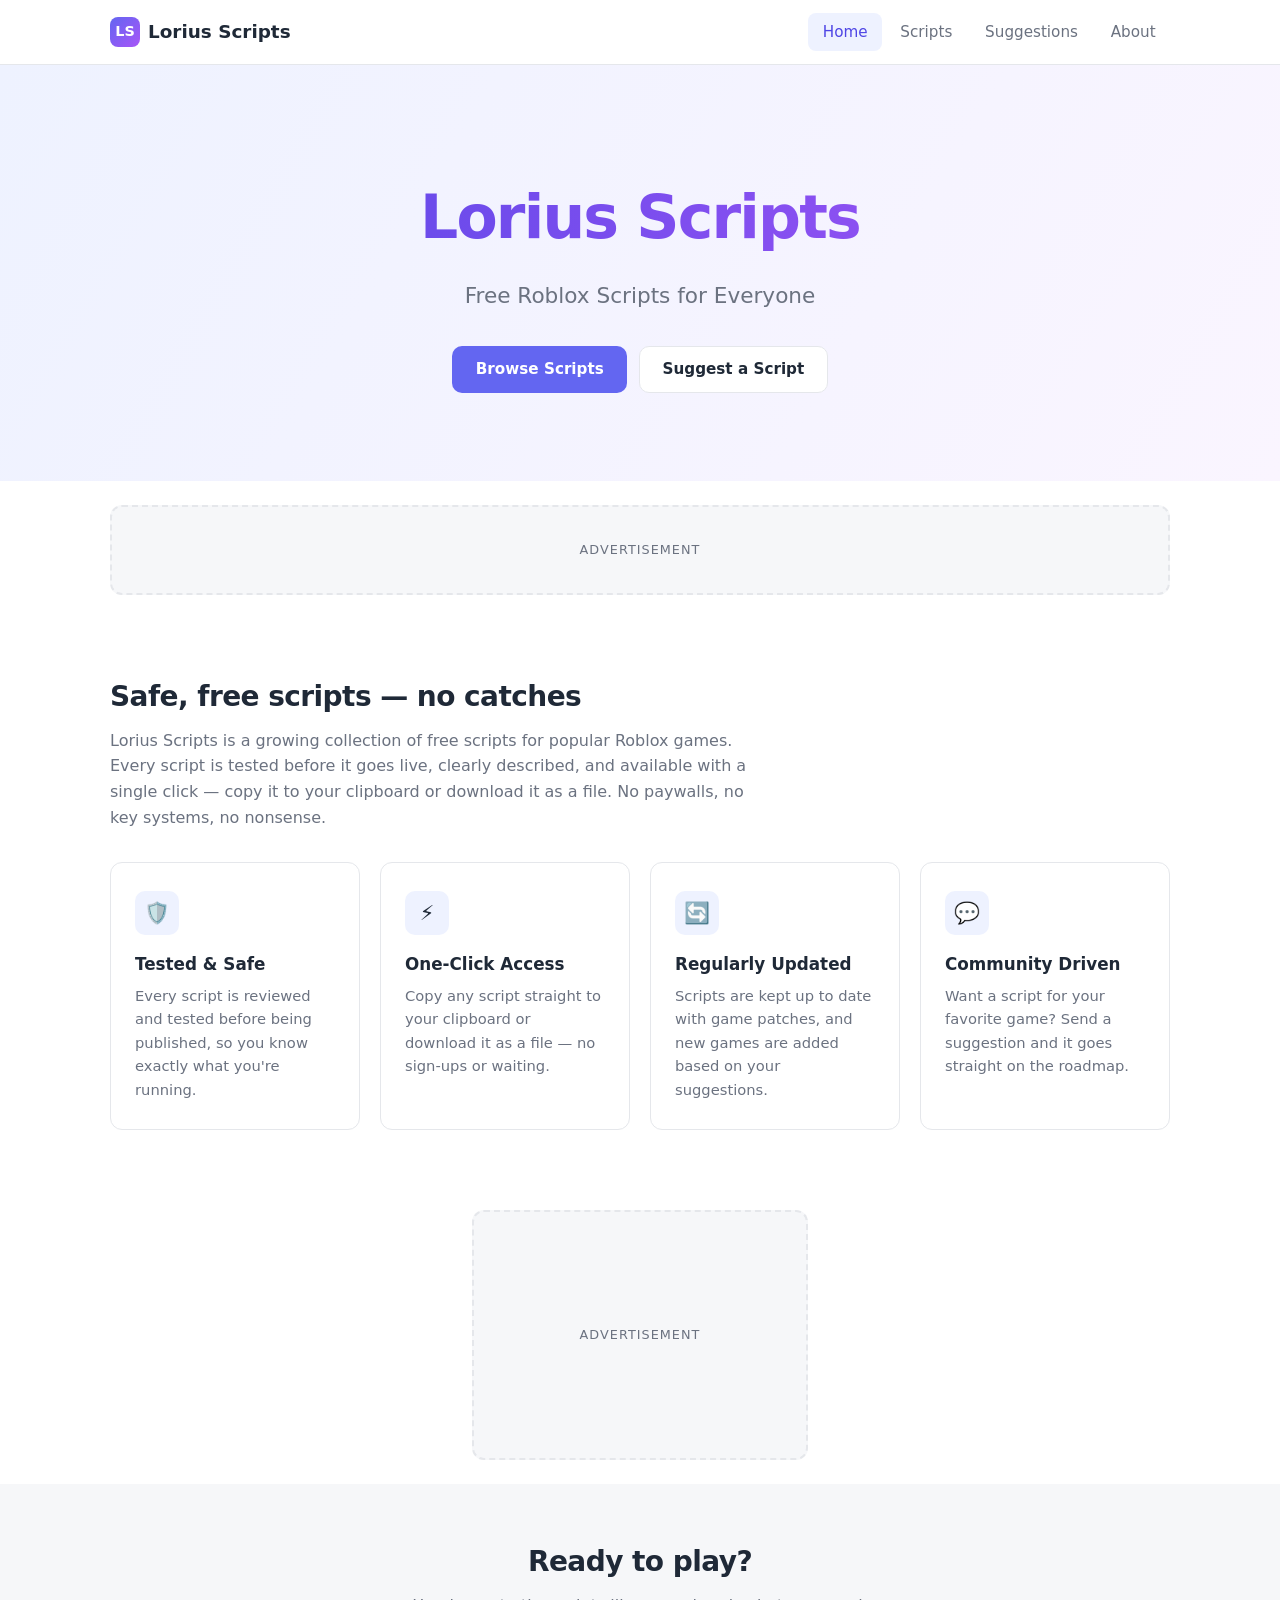
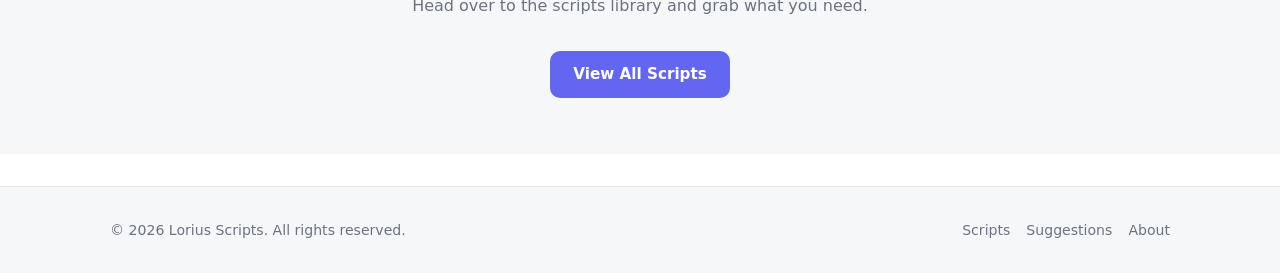
==== index.html @ f243d1e5 "Add Lorius Scripts website: home, scripts library, suggestions, about, and admin hub Minimal respons" ====
<!DOCTYPE html>
<html lang="en">
<head>
  <meta charset="UTF-8">
  <meta name="viewport" content="width=device-width, initial-scale=1.0">
  <title>Lorius Scripts — Free Roblox Scripts for Everyone</title>
  <meta name="description" content="Lorius Scripts offers safe, free Roblox scripts for popular games. Copy, download and play — updated regularly.">

  <!-- ============================================================
       ADSENSE VERIFICATION / AUTO ADS
       Paste your AdSense code snippet here after approval, e.g.:
       <script async src="https://pagead2.googlesyndication.com/pagead/js/adsbygoogle.js?client=ca-pub-XXXXXXXXXXXXXXXX" crossorigin="anonymous"></script>
       ============================================================ -->

  <link rel="stylesheet" href="css/style.css">
</head>
<body>

  <header class="navbar">
    <div class="container">
      <a class="brand" href="index.html">
        <span class="brand-mark">LS</span>
        Lorius Scripts
      </a>
      <button class="nav-toggle" aria-label="Toggle navigation" aria-expanded="false">
        <span></span><span></span><span></span>
      </button>
      <ul class="nav-links">
        <li><a href="index.html">Home</a></li>
        <li><a href="scripts.html">Scripts</a></li>
        <li><a href="suggestions.html">Suggestions</a></li>
        <li><a href="about.html">About</a></li>
      </ul>
    </div>
  </header>

  <main>
    <section class="hero">
      <h1 class="fade-in">Lorius Scripts</h1>
      <p class="tagline fade-in fade-in-delay-1">Free Roblox Scripts for Everyone</p>
      <div class="hero-actions fade-in fade-in-delay-2">
        <a href="scripts.html" class="btn btn-primary">Browse Scripts</a>
        <a href="suggestions.html" class="btn btn-secondary">Suggest a Script</a>
      </div>
    </section>

    <!-- Ad slot: leaderboard below hero -->
    <div class="ad-slot" aria-hidden="true">
      <div class="ad-placeholder">Advertisement</div>
    </div>

    <section class="section">
      <div class="container">
        <h2 class="section-title reveal">Safe, free scripts — no catches</h2>
        <p class="section-subtitle reveal">
          Lorius Scripts is a growing collection of free scripts for popular Roblox
          games. Every script is tested before it goes live, clearly described, and
          available with a single click — copy it to your clipboard or download it
          as a file. No paywalls, no key systems, no nonsense.
        </p>

        <div class="feature-grid">
          <div class="feature-card reveal">
            <div class="icon">🛡️</div>
            <h3>Tested &amp; Safe</h3>
            <p>Every script is reviewed and tested before being published, so you know exactly what you're running.</p>
          </div>
          <div class="feature-card reveal">
            <div class="icon">⚡</div>
            <h3>One-Click Access</h3>
            <p>Copy any script straight to your clipboard or download it as a file — no sign-ups or waiting.</p>
          </div>
          <div class="feature-card reveal">
            <div class="icon">🔄</div>
            <h3>Regularly Updated</h3>
            <p>Scripts are kept up to date with game patches, and new games are added based on your suggestions.</p>
          </div>
          <div class="feature-card reveal">
            <div class="icon">💬</div>
            <h3>Community Driven</h3>
            <p>Want a script for your favorite game? Send a suggestion and it goes straight on the roadmap.</p>
          </div>
        </div>
      </div>
    </section>

    <!-- Ad slot: rectangle between sections -->
    <div class="ad-slot ad-slot--rect" aria-hidden="true">
      <div class="ad-placeholder">Advertisement</div>
    </div>

    <section class="section section-alt">
      <div class="container" style="text-align: center;">
        <h2 class="section-title reveal">Ready to play?</h2>
        <p class="section-subtitle reveal" style="margin-left: auto; margin-right: auto;">
          Head over to the scripts library and grab what you need.
        </p>
        <a href="scripts.html" class="btn btn-primary reveal">View All Scripts</a>
      </div>
    </section>
  </main>

  <footer class="footer">
    <div class="container">
      <span>© <span data-year>2026</span> Lorius Scripts. All rights reserved.</span>
      <nav>
        <a href="scripts.html">Scripts</a>
        <a href="suggestions.html">Suggestions</a>
        <a href="about.html">About</a>
      </nav>
    </div>
  </footer>

  <script src="js/main.js"></script>
</body>
</html>
---- css/style.css ----
/* ==========================================================================
   Lorius Scripts — global stylesheet
   Minimal, modern, responsive. Neutral palette with an indigo accent.
   ========================================================================== */

:root {
  --bg: #ffffff;
  --bg-soft: #f6f7f9;
  --surface: #ffffff;
  --border: #e5e7eb;
  --text: #1f2937;
  --text-muted: #6b7280;
  --accent: #6366f1;
  --accent-dark: #4f46e5;
  --accent-soft: #eef2ff;
  --danger: #ef4444;
  --success: #10b981;
  --radius: 12px;
  --shadow: 0 1px 3px rgba(0, 0, 0, 0.06), 0 4px 14px rgba(0, 0, 0, 0.05);
  --shadow-hover: 0 4px 8px rgba(0, 0, 0, 0.08), 0 12px 28px rgba(0, 0, 0, 0.1);
  --max-width: 1100px;
  --font: "Inter", "Segoe UI", system-ui, -apple-system, sans-serif;
}

* {
  margin: 0;
  padding: 0;
  box-sizing: border-box;
}

html {
  scroll-behavior: smooth;
}

body {
  font-family: var(--font);
  color: var(--text);
  background: var(--bg);
  line-height: 1.6;
  -webkit-font-smoothing: antialiased;
}

img {
  max-width: 100%;
  display: block;
}

a {
  color: var(--accent);
  text-decoration: none;
}

.container {
  max-width: var(--max-width);
  margin: 0 auto;
  padding: 0 1.25rem;
}

/* --------------------------------------------------------------------------
   Navigation
   -------------------------------------------------------------------------- */
.navbar {
  position: sticky;
  top: 0;
  z-index: 100;
  background: rgba(255, 255, 255, 0.9);
  backdrop-filter: blur(10px);
  border-bottom: 1px solid var(--border);
}

.navbar .container {
  display: flex;
  align-items: center;
  justify-content: space-between;
  height: 64px;
}

.brand {
  display: flex;
  align-items: center;
  gap: 0.5rem;
  font-weight: 700;
  font-size: 1.15rem;
  color: var(--text);
}

.brand .brand-mark {
  width: 30px;
  height: 30px;
  border-radius: 8px;
  background: linear-gradient(135deg, var(--accent), #a855f7);
  color: #fff;
  display: grid;
  place-items: center;
  font-size: 0.9rem;
  font-weight: 800;
}

.nav-links {
  display: flex;
  align-items: center;
  gap: 0.25rem;
  list-style: none;
}

.nav-links a {
  display: block;
  padding: 0.45rem 0.9rem;
  border-radius: 8px;
  color: var(--text-muted);
  font-weight: 500;
  font-size: 0.95rem;
  transition: color 0.2s ease, background 0.2s ease;
}

.nav-links a:hover {
  color: var(--text);
  background: var(--bg-soft);
}

.nav-links a.active {
  color: var(--accent-dark);
  background: var(--accent-soft);
}

.nav-toggle {
  display: none;
  background: none;
  border: none;
  cursor: pointer;
  padding: 0.5rem;
}

.nav-toggle span {
  display: block;
  width: 22px;
  height: 2px;
  background: var(--text);
  margin: 5px 0;
  border-radius: 2px;
  transition: transform 0.25s ease, opacity 0.25s ease;
}

.nav-toggle.open span:nth-child(1) {
  transform: translateY(7px) rotate(45deg);
}

.nav-toggle.open span:nth-child(2) {
  opacity: 0;
}

.nav-toggle.open span:nth-child(3) {
  transform: translateY(-7px) rotate(-45deg);
}

/* --------------------------------------------------------------------------
   Hero (home page)
   -------------------------------------------------------------------------- */
.hero {
  position: relative;
  overflow: hidden;
  text-align: center;
  padding: 6.5rem 1.25rem 5.5rem;
  background: linear-gradient(120deg, #eef2ff, #faf5ff, #eff6ff, #eef2ff);
  background-size: 300% 300%;
  animation: hero-slide 14s ease infinite;
}

@keyframes hero-slide {
  0% { background-position: 0% 50%; }
  50% { background-position: 100% 50%; }
  100% { background-position: 0% 50%; }
}

.hero h1 {
  font-size: clamp(2.4rem, 6vw, 3.75rem);
  font-weight: 800;
  letter-spacing: -0.03em;
  background: linear-gradient(90deg, var(--accent-dark), #a855f7);
  -webkit-background-clip: text;
  background-clip: text;
  -webkit-text-fill-color: transparent;
}

.hero .tagline {
  margin-top: 0.9rem;
  font-size: clamp(1.05rem, 2.5vw, 1.35rem);
  color: var(--text-muted);
}

.hero .hero-actions {
  margin-top: 2rem;
  display: flex;
  gap: 0.75rem;
  justify-content: center;
  flex-wrap: wrap;
}

/* --------------------------------------------------------------------------
   Buttons
   -------------------------------------------------------------------------- */
.btn {
  display: inline-flex;
  align-items: center;
  gap: 0.4rem;
  padding: 0.65rem 1.4rem;
  border-radius: 10px;
  border: 1px solid transparent;
  font-family: inherit;
  font-size: 0.95rem;
  font-weight: 600;
  cursor: pointer;
  transition: transform 0.15s ease, box-shadow 0.2s ease, background 0.2s ease;
}

.btn:hover {
  transform: translateY(-2px);
}

.btn:active {
  transform: translateY(0);
}

.btn-primary {
  background: var(--accent);
  color: #fff;
}

.btn-primary:hover {
  background: var(--accent-dark);
  box-shadow: 0 6px 18px rgba(99, 102, 241, 0.35);
}

.btn-secondary {
  background: var(--surface);
  color: var(--text);
  border-color: var(--border);
}

.btn-secondary:hover {
  border-color: var(--accent);
  color: var(--accent-dark);
}

.btn-danger {
  background: var(--danger);
  color: #fff;
}

.btn-small {
  padding: 0.4rem 0.9rem;
  font-size: 0.85rem;
}

/* --------------------------------------------------------------------------
   Sections & typography
   -------------------------------------------------------------------------- */
.section {
  padding: 3.5rem 0;
}

.section-alt {
  background: var(--bg-soft);
}

.section-title {
  font-size: 1.75rem;
  font-weight: 700;
  letter-spacing: -0.02em;
  margin-bottom: 0.5rem;
}

.section-subtitle {
  color: var(--text-muted);
  margin-bottom: 2rem;
  max-width: 640px;
}

.page-header {
  padding: 3.5rem 0 1rem;
  text-align: center;
}

.page-header h1 {
  font-size: clamp(1.9rem, 4vw, 2.5rem);
  font-weight: 800;
  letter-spacing: -0.02em;
}

.page-header p {
  color: var(--text-muted);
  margin-top: 0.5rem;
  max-width: 620px;
  margin-left: auto;
  margin-right: auto;
}

/* --------------------------------------------------------------------------
   Feature cards (home)
   -------------------------------------------------------------------------- */
.feature-grid {
  display: grid;
  grid-template-columns: repeat(auto-fit, minmax(240px, 1fr));
  gap: 1.25rem;
}

.feature-card {
  background: var(--surface);
  border: 1px solid var(--border);
  border-radius: var(--radius);
  padding: 1.75rem 1.5rem;
  transition: transform 0.2s ease, box-shadow 0.2s ease;
}

.feature-card:hover {
  transform: translateY(-4px);
  box-shadow: var(--shadow-hover);
}

.feature-card .icon {
  width: 44px;
  height: 44px;
  border-radius: 10px;
  background: var(--accent-soft);
  display: grid;
  place-items: center;
  font-size: 1.3rem;
  margin-bottom: 1rem;
}

.feature-card h3 {
  font-size: 1.05rem;
  margin-bottom: 0.35rem;
}

.feature-card p {
  color: var(--text-muted);
  font-size: 0.92rem;
}

/* --------------------------------------------------------------------------
   Script cards (scripts page)
   -------------------------------------------------------------------------- */
.scripts-grid {
  display: grid;
  grid-template-columns: repeat(auto-fill, minmax(280px, 1fr));
  gap: 1.5rem;
  padding-bottom: 3rem;
}

.script-card {
  background: var(--surface);
  border: 1px solid var(--border);
  border-radius: var(--radius);
  overflow: hidden;
  display: flex;
  flex-direction: column;
  transition: transform 0.2s ease, box-shadow 0.2s ease;
  animation: fade-up 0.5s ease both;
}

.script-card:hover {
  transform: translateY(-4px);
  box-shadow: var(--shadow-hover);
}

.script-card .card-header {
  display: flex;
  align-items: center;
  gap: 0.85rem;
  padding: 1.25rem 1.25rem 0;
}

.script-card .game-logo {
  width: 52px;
  height: 52px;
  border-radius: 12px;
  object-fit: cover;
  background: var(--bg-soft);
  border: 1px solid var(--border);
  flex-shrink: 0;
}

.script-card .game-logo-fallback {
  width: 52px;
  height: 52px;
  border-radius: 12px;
  flex-shrink: 0;
  display: grid;
  place-items: center;
  font-weight: 800;
  font-size: 1.3rem;
  color: #fff;
  background: linear-gradient(135deg, var(--accent), #a855f7);
}

.script-card h3 {
  font-size: 1.1rem;
  letter-spacing: -0.01em;
}

.script-card .card-body {
  padding: 0.85rem 1.25rem 1.25rem;
  display: flex;
  flex-direction: column;
  flex: 1;
  gap: 1rem;
}

.script-card .description {
  color: var(--text-muted);
  font-size: 0.92rem;
  flex: 1;
}

.script-card .card-actions {
  display: flex;
  gap: 0.6rem;
}

.script-card .card-actions .btn {
  flex: 1;
  justify-content: center;
}

.copy-feedback {
  background: var(--success) !important;
}

.empty-state {
  text-align: center;
  color: var(--text-muted);
  padding: 3rem 1rem;
  grid-column: 1 / -1;
}

/* --------------------------------------------------------------------------
   Forms (suggestions, admin)
   -------------------------------------------------------------------------- */
.form-card {
  background: var(--surface);
  border: 1px solid var(--border);
  border-radius: var(--radius);
  padding: 2rem;
  max-width: 640px;
  margin: 0 auto 3rem;
  box-shadow: var(--shadow);
}

.form-group {
  margin-bottom: 1.25rem;
}

.form-group label {
  display: block;
  font-weight: 600;
  font-size: 0.9rem;
  margin-bottom: 0.4rem;
}

.form-group .hint {
  font-weight: 400;
  color: var(--text-muted);
}

.form-group input,
.form-group textarea,
.form-group select {
  width: 100%;
  padding: 0.65rem 0.85rem;
  border: 1px solid var(--border);
  border-radius: 8px;
  font-family: inherit;
  font-size: 0.95rem;
  color: var(--text);
  background: var(--bg);
  transition: border-color 0.2s ease, box-shadow 0.2s ease;
}

.form-group textarea {
  resize: vertical;
  min-height: 120px;
}

.form-group input:focus,
.form-group textarea:focus,
.form-group select:focus {
  outline: none;
  border-color: var(--accent);
  box-shadow: 0 0 0 3px rgba(99, 102, 241, 0.15);
}

.form-message {
  display: none;
  padding: 0.85rem 1rem;
  border-radius: 8px;
  font-size: 0.92rem;
  margin-bottom: 1.25rem;
}

.form-message.success {
  display: block;
  background: #ecfdf5;
  color: #065f46;
  border: 1px solid #a7f3d0;
}

.form-message.error {
  display: block;
  background: #fef2f2;
  color: #991b1b;
  border: 1px solid #fecaca;
}

/* --------------------------------------------------------------------------
   Ad placeholders — replace with real AdSense units after approval
   -------------------------------------------------------------------------- */
.ad-slot {
  max-width: var(--max-width);
  margin: 1.5rem auto;
  padding: 0 1.25rem;
}

.ad-slot .ad-placeholder {
  border: 2px dashed var(--border);
  border-radius: var(--radius);
  background: var(--bg-soft);
  color: var(--text-muted);
  font-size: 0.8rem;
  letter-spacing: 0.08em;
  text-transform: uppercase;
  display: grid;
  place-items: center;
  min-height: 90px;
}

.ad-slot--rect .ad-placeholder {
  min-height: 250px;
  max-width: 336px;
  margin: 0 auto;
}

/* --------------------------------------------------------------------------
   About page
   -------------------------------------------------------------------------- */
.about-content {
  max-width: 700px;
  margin: 0 auto;
  padding-bottom: 3rem;
}

.about-content p {
  margin-bottom: 1.1rem;
  color: var(--text);
}

.about-content .muted {
  color: var(--text-muted);
}

.social-links {
  display: flex;
  gap: 0.75rem;
  flex-wrap: wrap;
  margin-top: 1.5rem;
}

.social-links a {
  display: inline-flex;
  align-items: center;
  gap: 0.45rem;
  padding: 0.55rem 1.1rem;
  border: 1px solid var(--border);
  border-radius: 10px;
  color: var(--text);
  font-weight: 500;
  font-size: 0.92rem;
  transition: border-color 0.2s ease, transform 0.15s ease, color 0.2s ease;
}

.social-links a:hover {
  border-color: var(--accent);
  color: var(--accent-dark);
  transform: translateY(-2px);
}

/* --------------------------------------------------------------------------
   Admin hub
   -------------------------------------------------------------------------- */
.admin-layout {
  display: grid;
  grid-template-columns: 1fr 1fr;
  gap: 2rem;
  align-items: start;
  padding-bottom: 3rem;
}

.admin-panel {
  background: var(--surface);
  border: 1px solid var(--border);
  border-radius: var(--radius);
  padding: 1.5rem;
  box-shadow: var(--shadow);
}

.admin-panel h2 {
  font-size: 1.15rem;
  margin-bottom: 1rem;
}

.admin-list {
  list-style: none;
  display: flex;
  flex-direction: column;
  gap: 0.6rem;
}

.admin-list li {
  display: flex;
  align-items: center;
  justify-content: space-between;
  gap: 0.75rem;
  border: 1px solid var(--border);
  border-radius: 10px;
  padding: 0.7rem 0.9rem;
}

.admin-list .item-name {
  font-weight: 600;
  font-size: 0.95rem;
}

.admin-list .item-actions {
  display: flex;
  gap: 0.4rem;
  flex-shrink: 0;
}

.admin-toolbar {
  display: flex;
  gap: 0.6rem;
  flex-wrap: wrap;
  margin-bottom: 1.5rem;
}

.admin-note {
  font-size: 0.85rem;
  color: var(--text-muted);
  background: var(--accent-soft);
  border-radius: 8px;
  padding: 0.75rem 1rem;
  margin-bottom: 1.5rem;
}

.admin-note code {
  background: rgba(99, 102, 241, 0.12);
  padding: 0.1rem 0.35rem;
  border-radius: 4px;
  font-size: 0.8rem;
}

/* --------------------------------------------------------------------------
   Footer
   -------------------------------------------------------------------------- */
.footer {
  border-top: 1px solid var(--border);
  background: var(--bg-soft);
  padding: 2rem 0;
  margin-top: 2rem;
}

.footer .container {
  display: flex;
  align-items: center;
  justify-content: space-between;
  gap: 1rem;
  flex-wrap: wrap;
  font-size: 0.88rem;
  color: var(--text-muted);
}

.footer nav {
  display: flex;
  gap: 1rem;
}

.footer a {
  color: var(--text-muted);
}

.footer a:hover {
  color: var(--accent-dark);
}

/* --------------------------------------------------------------------------
   Animations
   -------------------------------------------------------------------------- */
@keyframes fade-up {
  from {
    opacity: 0;
    transform: translateY(16px);
  }
  to {
    opacity: 1;
    transform: translateY(0);
  }
}

.fade-in {
  animation: fade-up 0.7s ease both;
}

.fade-in-delay-1 { animation-delay: 0.15s; }
.fade-in-delay-2 { animation-delay: 0.3s; }
.fade-in-delay-3 { animation-delay: 0.45s; }

.reveal {
  opacity: 0;
  transform: translateY(20px);
  transition: opacity 0.6s ease, transform 0.6s ease;
}

.reveal.visible {
  opacity: 1;
  transform: translateY(0);
}

@media (prefers-reduced-motion: reduce) {
  *,
  *::before,
  *::after {
    animation-duration: 0.01ms !important;
    animation-iteration-count: 1 !important;
    transition-duration: 0.01ms !important;
  }
}

/* --------------------------------------------------------------------------
   Responsive
   -------------------------------------------------------------------------- */
@media (max-width: 860px) {
  .admin-layout {
    grid-template-columns: 1fr;
  }
}

@media (max-width: 720px) {
  .nav-toggle {
    display: block;
  }

  .nav-links {
    position: absolute;
    top: 64px;
    left: 0;
    right: 0;
    flex-direction: column;
    align-items: stretch;
    gap: 0.25rem;
    background: var(--bg);
    border-bottom: 1px solid var(--border);
    padding: 0.75rem 1.25rem 1rem;
    box-shadow: var(--shadow);
    display: none;
  }

  .nav-links.open {
    display: flex;
    animation: fade-up 0.25s ease both;
  }

  .hero {
    padding: 4.5rem 1.25rem 4rem;
  }

  .form-card {
    padding: 1.5rem;
  }
}
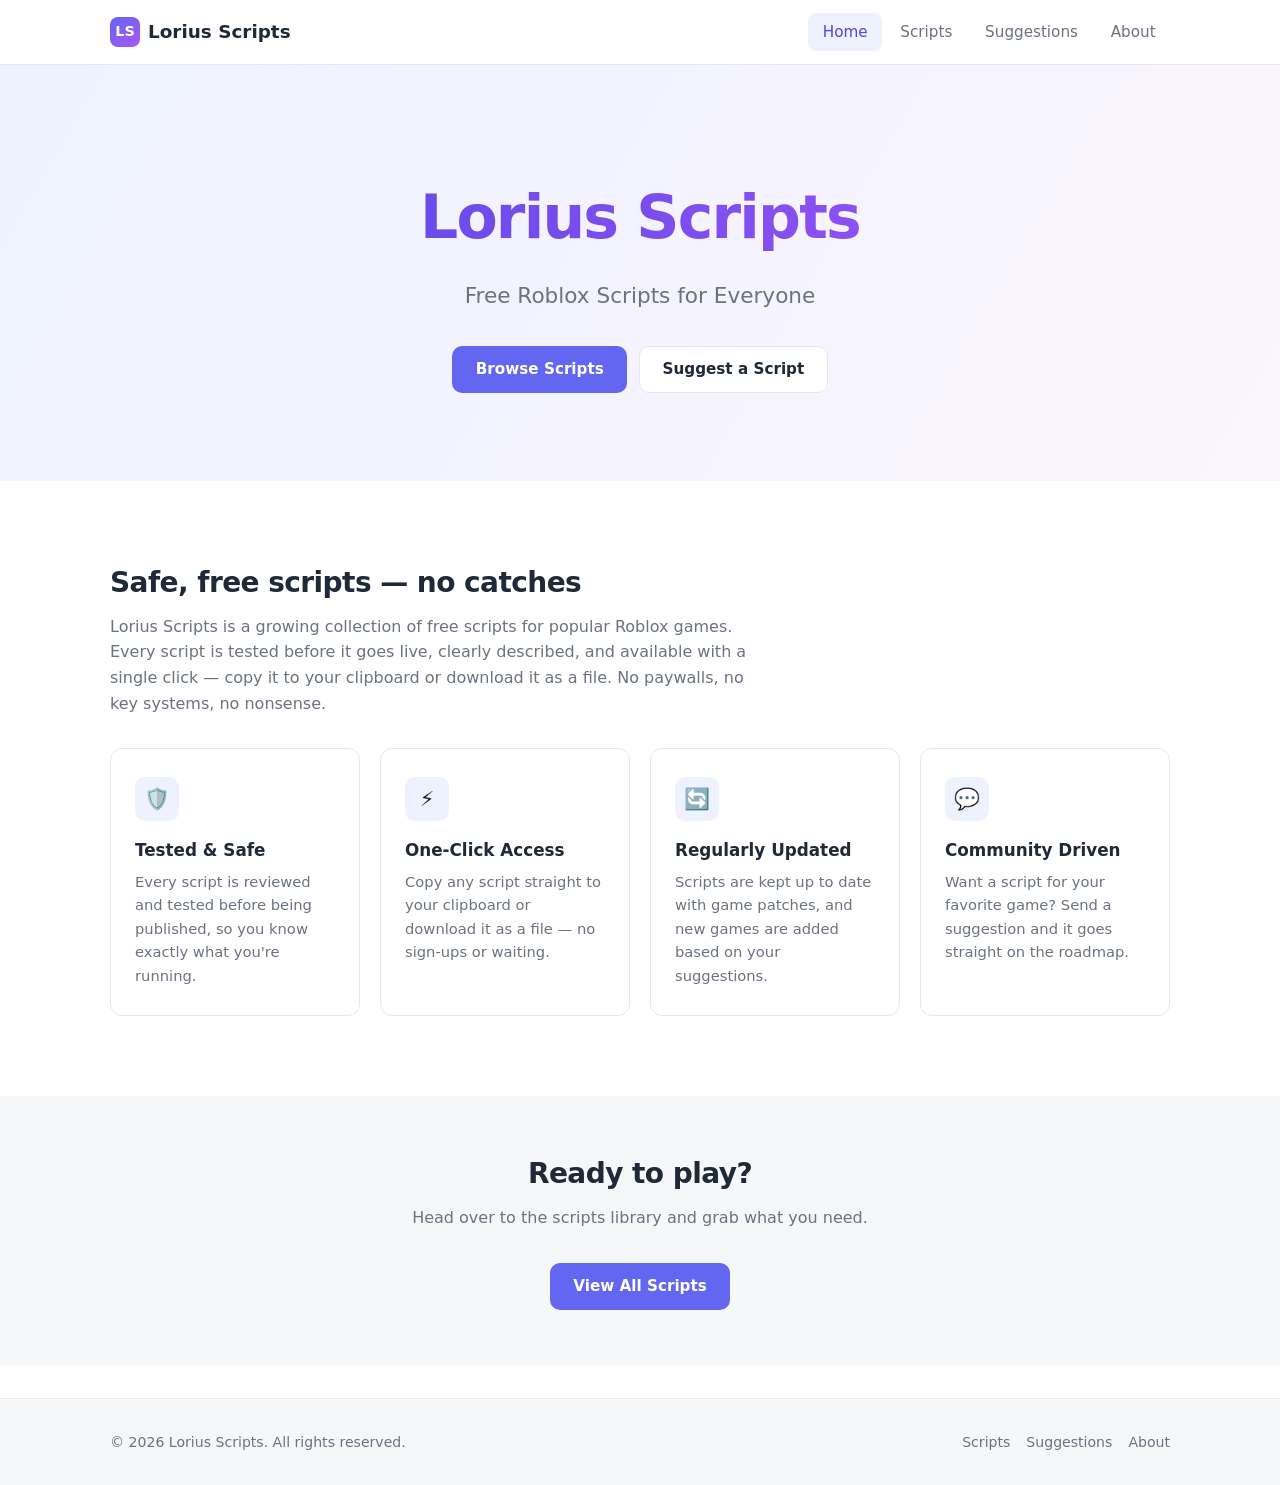
==== commit 81dfe9aa: "Replace home page ad placeholders with real AdSense units Header unit (slot 2635450938) in the top l" ====
--- a/index.html
+++ b/index.html
@@ -6,12 +6,13 @@
   <title>Lorius Scripts — Free Roblox Scripts for Everyone</title>
   <meta name="description" content="Lorius Scripts offers safe, free Roblox scripts for popular games. Copy, download and play — updated regularly.">
 
-  <!-- ============================================================
-       ADSENSE VERIFICATION / AUTO ADS
-       Paste your AdSense code snippet here after approval, e.g.:
-       <script async src="https://pagead2.googlesyndication.com/pagead/js/adsbygoogle.js?client=ca-pub-XXXXXXXXXXXXXXXX" crossorigin="anonymous"></script>
-       ============================================================ -->
+  <!-- AdSense -->
+  <script async src="https://pagead2.googlesyndication.com/pagead/js/adsbygoogle.js?client=ca-pub-6111801744543774"
+       crossorigin="anonymous"></script>
 
+  <link rel="icon" type="image/svg+xml" href="assets/favicon.svg">
+  <link rel="icon" type="image/png" sizes="32x32" href="assets/favicon-32.png">
+  <link rel="apple-touch-icon" href="assets/apple-touch-icon.png">
   <link rel="stylesheet" href="css/style.css">
 </head>
 <body>
@@ -45,8 +46,17 @@
     </section>
 
     <!-- Ad slot: leaderboard below hero -->
-    <div class="ad-slot" aria-hidden="true">
-      <div class="ad-placeholder">Advertisement</div>
+    <div class="ad-slot">
+      <!-- HEADER ADS -->
+      <ins class="adsbygoogle"
+           style="display:block"
+           data-ad-client="ca-pub-6111801744543774"
+           data-ad-slot="2635450938"
+           data-ad-format="auto"
+           data-full-width-responsive="true"></ins>
+      <script>
+           (adsbygoogle = window.adsbygoogle || []).push({});
+      </script>
     </div>
 
     <section class="section">
@@ -85,8 +95,17 @@
     </section>
 
     <!-- Ad slot: rectangle between sections -->
-    <div class="ad-slot ad-slot--rect" aria-hidden="true">
-      <div class="ad-placeholder">Advertisement</div>
+    <div class="ad-slot">
+      <!-- FOOTER ADS -->
+      <ins class="adsbygoogle"
+           style="display:block"
+           data-ad-client="ca-pub-6111801744543774"
+           data-ad-slot="2858013454"
+           data-ad-format="auto"
+           data-full-width-responsive="true"></ins>
+      <script>
+           (adsbygoogle = window.adsbygoogle || []).push({});
+      </script>
     </div>
 
     <section class="section section-alt">
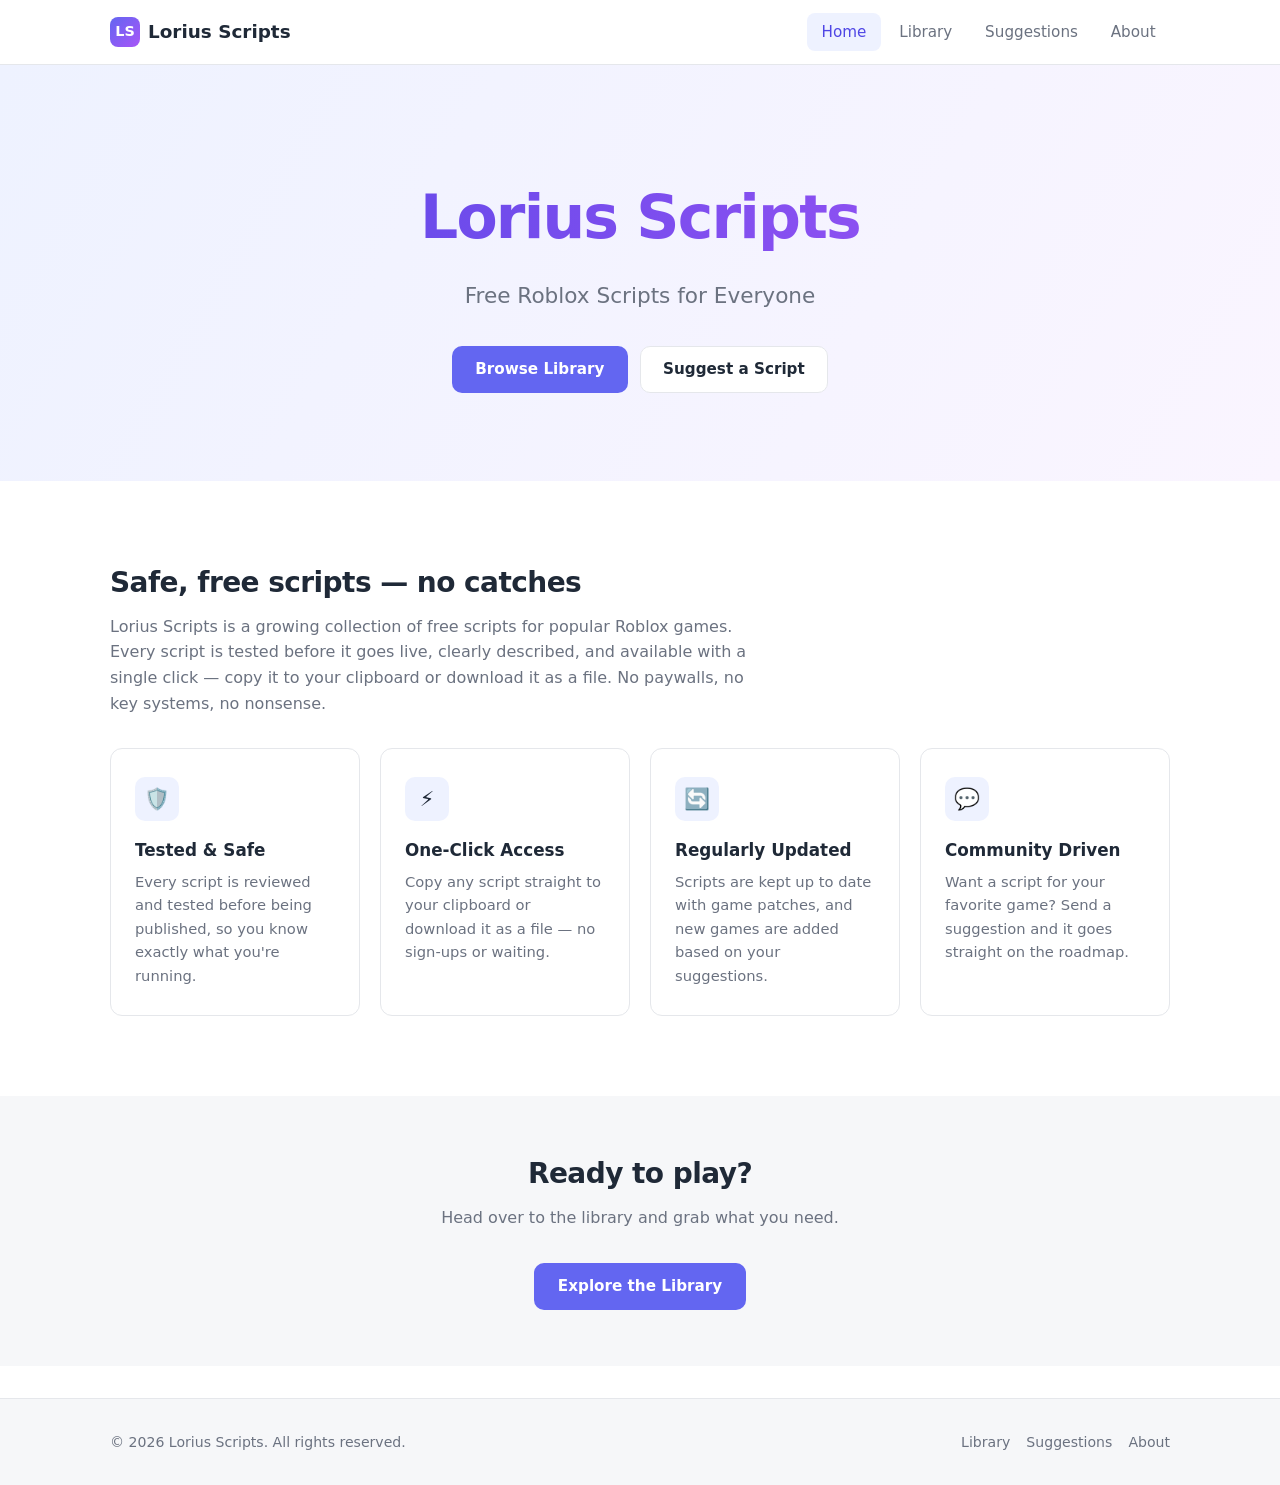
==== commit 627d8662: "Add Library section with Scripts/Executors flow, detail pages, and ads on every page - New Library c" ====
--- a/index.html
+++ b/index.html
@@ -28,7 +28,7 @@
       </button>
       <ul class="nav-links">
         <li><a href="index.html">Home</a></li>
-        <li><a href="scripts.html">Scripts</a></li>
+        <li><a href="library.html">Library</a></li>
         <li><a href="suggestions.html">Suggestions</a></li>
         <li><a href="about.html">About</a></li>
       </ul>
@@ -40,7 +40,7 @@
       <h1 class="fade-in">Lorius Scripts</h1>
       <p class="tagline fade-in fade-in-delay-1">Free Roblox Scripts for Everyone</p>
       <div class="hero-actions fade-in fade-in-delay-2">
-        <a href="scripts.html" class="btn btn-primary">Browse Scripts</a>
+        <a href="library.html" class="btn btn-primary">Browse Library</a>
         <a href="suggestions.html" class="btn btn-secondary">Suggest a Script</a>
       </div>
     </section>
@@ -112,9 +112,9 @@
       <div class="container" style="text-align: center;">
         <h2 class="section-title reveal">Ready to play?</h2>
         <p class="section-subtitle reveal" style="margin-left: auto; margin-right: auto;">
-          Head over to the scripts library and grab what you need.
+          Head over to the library and grab what you need.
         </p>
-        <a href="scripts.html" class="btn btn-primary reveal">View All Scripts</a>
+        <a href="library.html" class="btn btn-primary reveal">Explore the Library</a>
       </div>
     </section>
   </main>
@@ -123,7 +123,7 @@
     <div class="container">
       <span>© <span data-year>2026</span> Lorius Scripts. All rights reserved.</span>
       <nav>
-        <a href="scripts.html">Scripts</a>
+        <a href="library.html">Library</a>
         <a href="suggestions.html">Suggestions</a>
         <a href="about.html">About</a>
       </nav>
--- a/css/style.css
+++ b/css/style.css
@@ -736,6 +736,169 @@
 }
 
 /* --------------------------------------------------------------------------
+   Library choice page
+   -------------------------------------------------------------------------- */
+.choice-grid {
+  display: grid;
+  grid-template-columns: repeat(auto-fit, minmax(260px, 1fr));
+  gap: 1.5rem;
+  max-width: 780px;
+  margin: 0 auto;
+  padding-bottom: 3rem;
+}
+
+.choice-card {
+  display: block;
+  background: var(--surface);
+  border: 1px solid var(--border);
+  border-radius: var(--radius);
+  padding: 2.75rem 2rem;
+  text-align: center;
+  color: var(--text);
+  transition: transform 0.2s ease, box-shadow 0.2s ease, border-color 0.2s ease;
+}
+
+.choice-card:hover {
+  transform: translateY(-4px);
+  box-shadow: var(--shadow-hover);
+  border-color: var(--accent);
+}
+
+.choice-card .icon {
+  width: 64px;
+  height: 64px;
+  border-radius: 16px;
+  background: var(--accent-soft);
+  display: grid;
+  place-items: center;
+  font-size: 2rem;
+  margin: 0 auto 1.25rem;
+}
+
+.choice-card h2 {
+  font-size: 1.35rem;
+  letter-spacing: -0.01em;
+  margin-bottom: 0.4rem;
+}
+
+.choice-card p {
+  color: var(--text-muted);
+  font-size: 0.95rem;
+  margin-bottom: 1.25rem;
+}
+
+.choice-card .cta {
+  color: var(--accent-dark);
+  font-weight: 600;
+  font-size: 0.95rem;
+}
+
+/* --------------------------------------------------------------------------
+   Breadcrumb
+   -------------------------------------------------------------------------- */
+.breadcrumb {
+  max-width: var(--max-width);
+  margin: 1.5rem auto 0;
+  padding: 0 1.25rem;
+  font-size: 0.9rem;
+  color: var(--text-muted);
+}
+
+.breadcrumb a {
+  color: var(--text-muted);
+}
+
+.breadcrumb a:hover {
+  color: var(--accent-dark);
+}
+
+/* --------------------------------------------------------------------------
+   Detail pages (single script / executor)
+   -------------------------------------------------------------------------- */
+.detail-card {
+  max-width: 680px;
+  margin: 0 auto 3rem;
+  background: var(--surface);
+  border: 1px solid var(--border);
+  border-radius: var(--radius);
+  padding: 2rem;
+  box-shadow: var(--shadow);
+}
+
+.detail-header {
+  display: flex;
+  align-items: center;
+  gap: 1rem;
+  margin-bottom: 1rem;
+}
+
+.detail-header .game-logo,
+.detail-header .game-logo-fallback {
+  width: 64px;
+  height: 64px;
+  border-radius: 14px;
+  font-size: 1.5rem;
+}
+
+.detail-header h1 {
+  font-size: 1.6rem;
+  letter-spacing: -0.02em;
+}
+
+.detail-card .description {
+  color: var(--text-muted);
+}
+
+.script-box {
+  background: #0f172a;
+  color: #e2e8f0;
+  border-radius: 10px;
+  padding: 1rem 1.15rem;
+  overflow-x: auto;
+  font-family: "Consolas", "Menlo", monospace;
+  font-size: 0.85rem;
+  line-height: 1.55;
+  margin: 1.25rem 0;
+  white-space: pre-wrap;
+  word-break: break-all;
+}
+
+.detail-actions {
+  display: flex;
+  gap: 0.75rem;
+  flex-wrap: wrap;
+  margin-top: 1.25rem;
+}
+
+/* --------------------------------------------------------------------------
+   Admin tabs
+   -------------------------------------------------------------------------- */
+.admin-tabs {
+  display: flex;
+  gap: 0.5rem;
+  margin-bottom: 1.25rem;
+}
+
+.admin-tabs button {
+  padding: 0.5rem 1.2rem;
+  border-radius: 8px;
+  border: 1px solid var(--border);
+  background: var(--surface);
+  color: var(--text-muted);
+  font-family: inherit;
+  font-size: 0.92rem;
+  font-weight: 600;
+  cursor: pointer;
+  transition: background 0.2s ease, color 0.2s ease, border-color 0.2s ease;
+}
+
+.admin-tabs button.active {
+  background: var(--accent-soft);
+  color: var(--accent-dark);
+  border-color: var(--accent);
+}
+
+/* --------------------------------------------------------------------------
    Responsive
    -------------------------------------------------------------------------- */
 @media (max-width: 860px) {
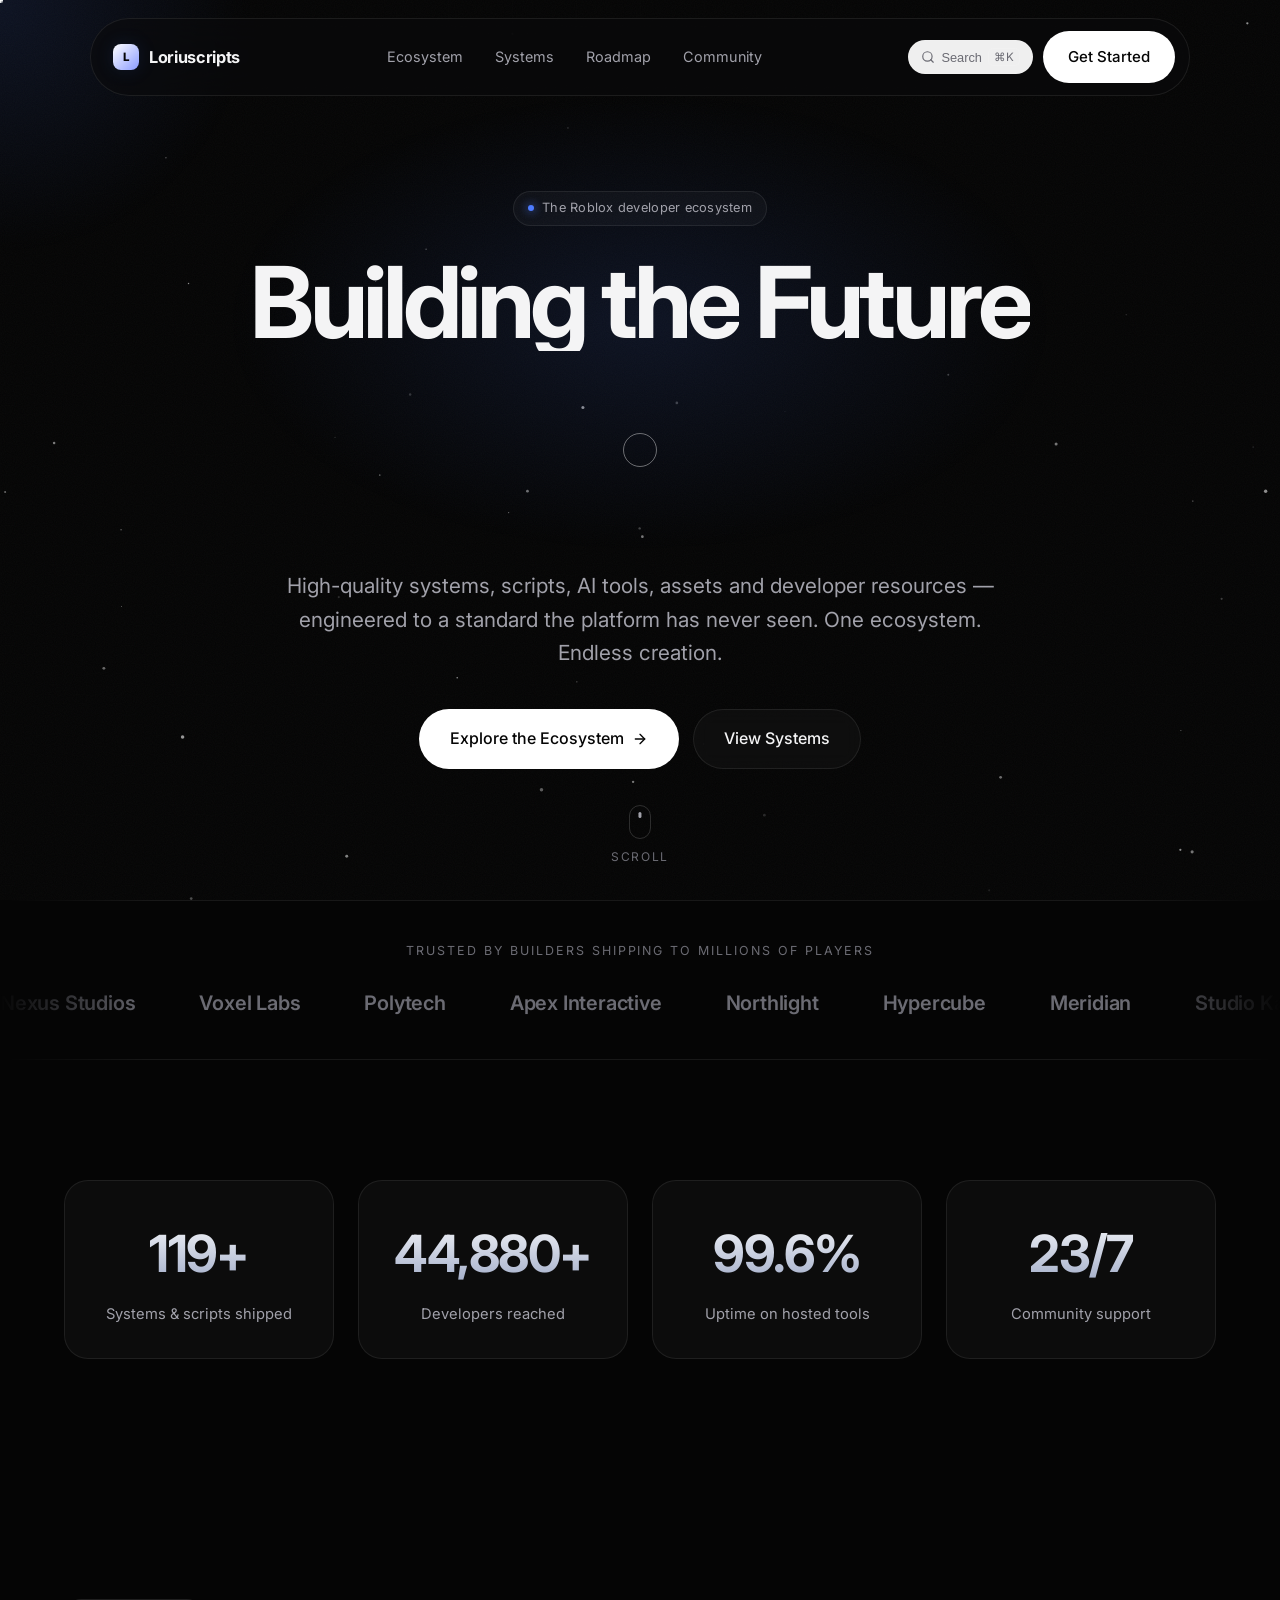
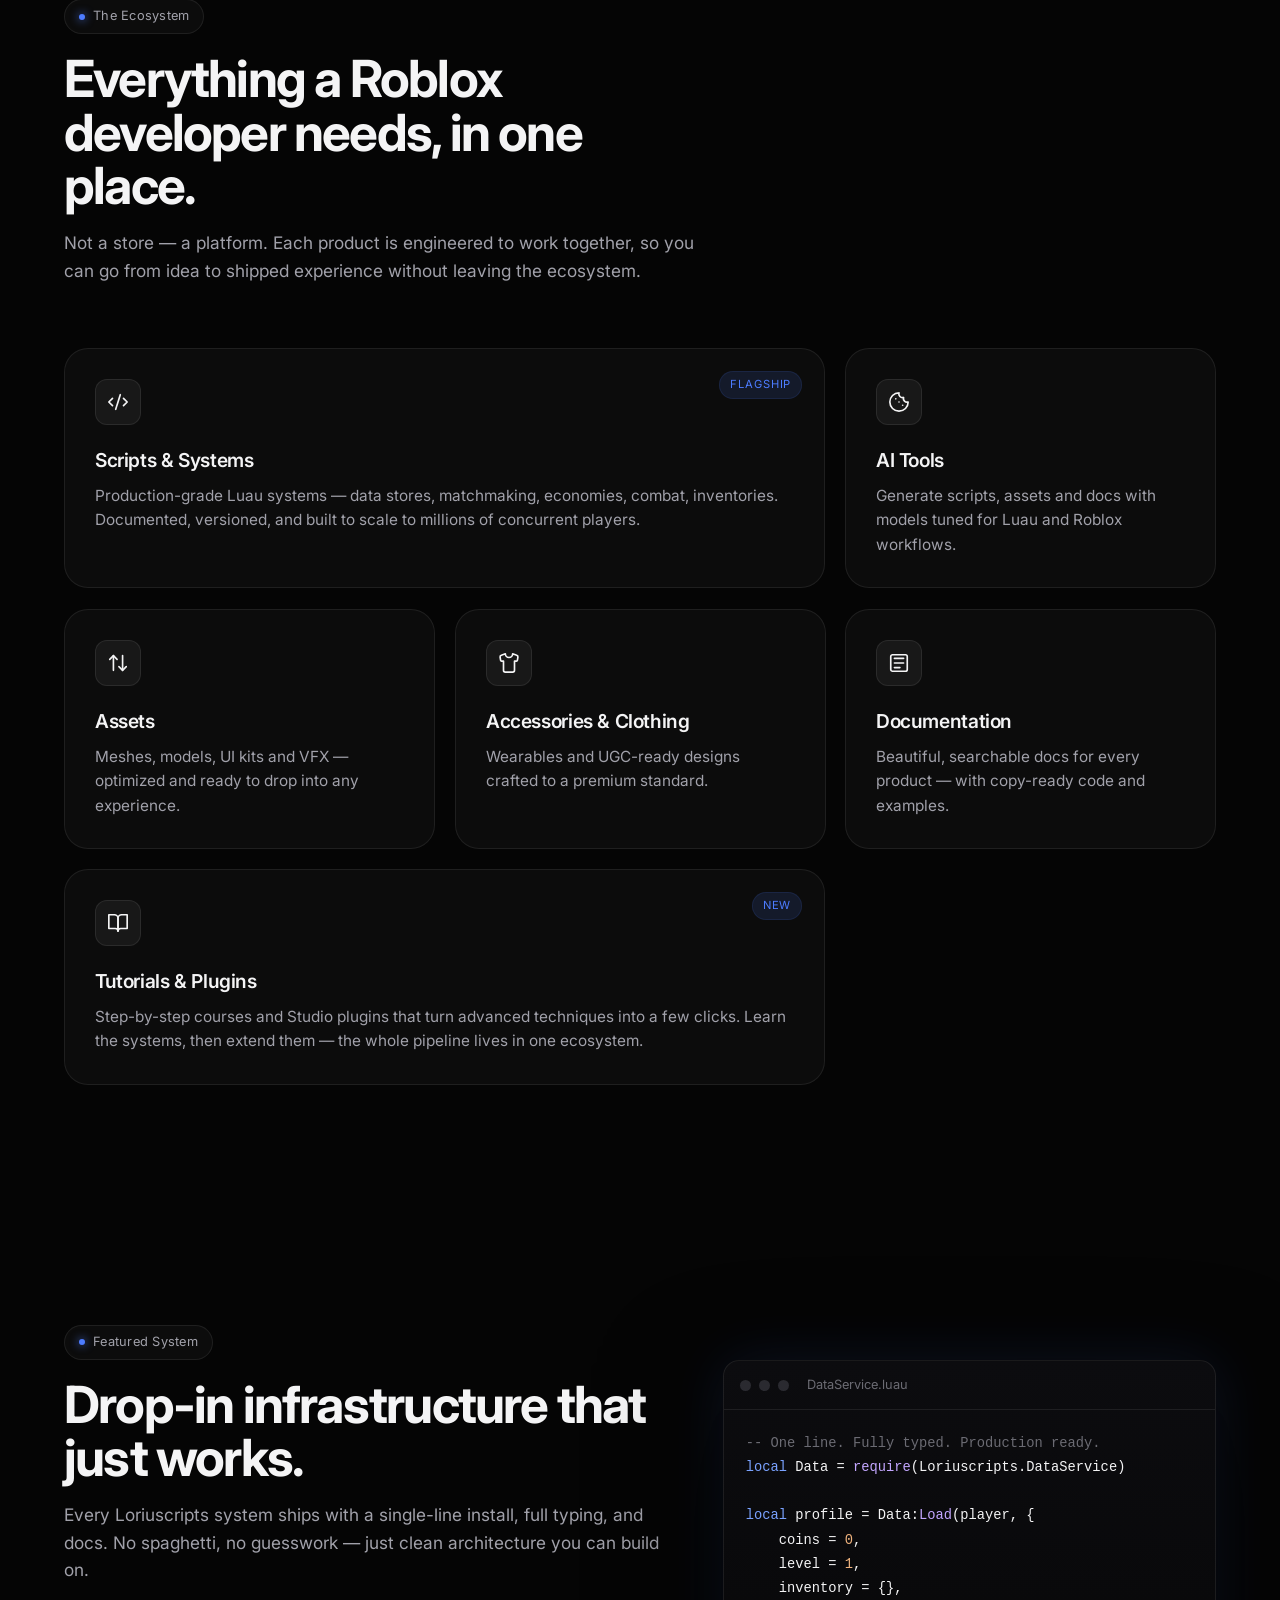
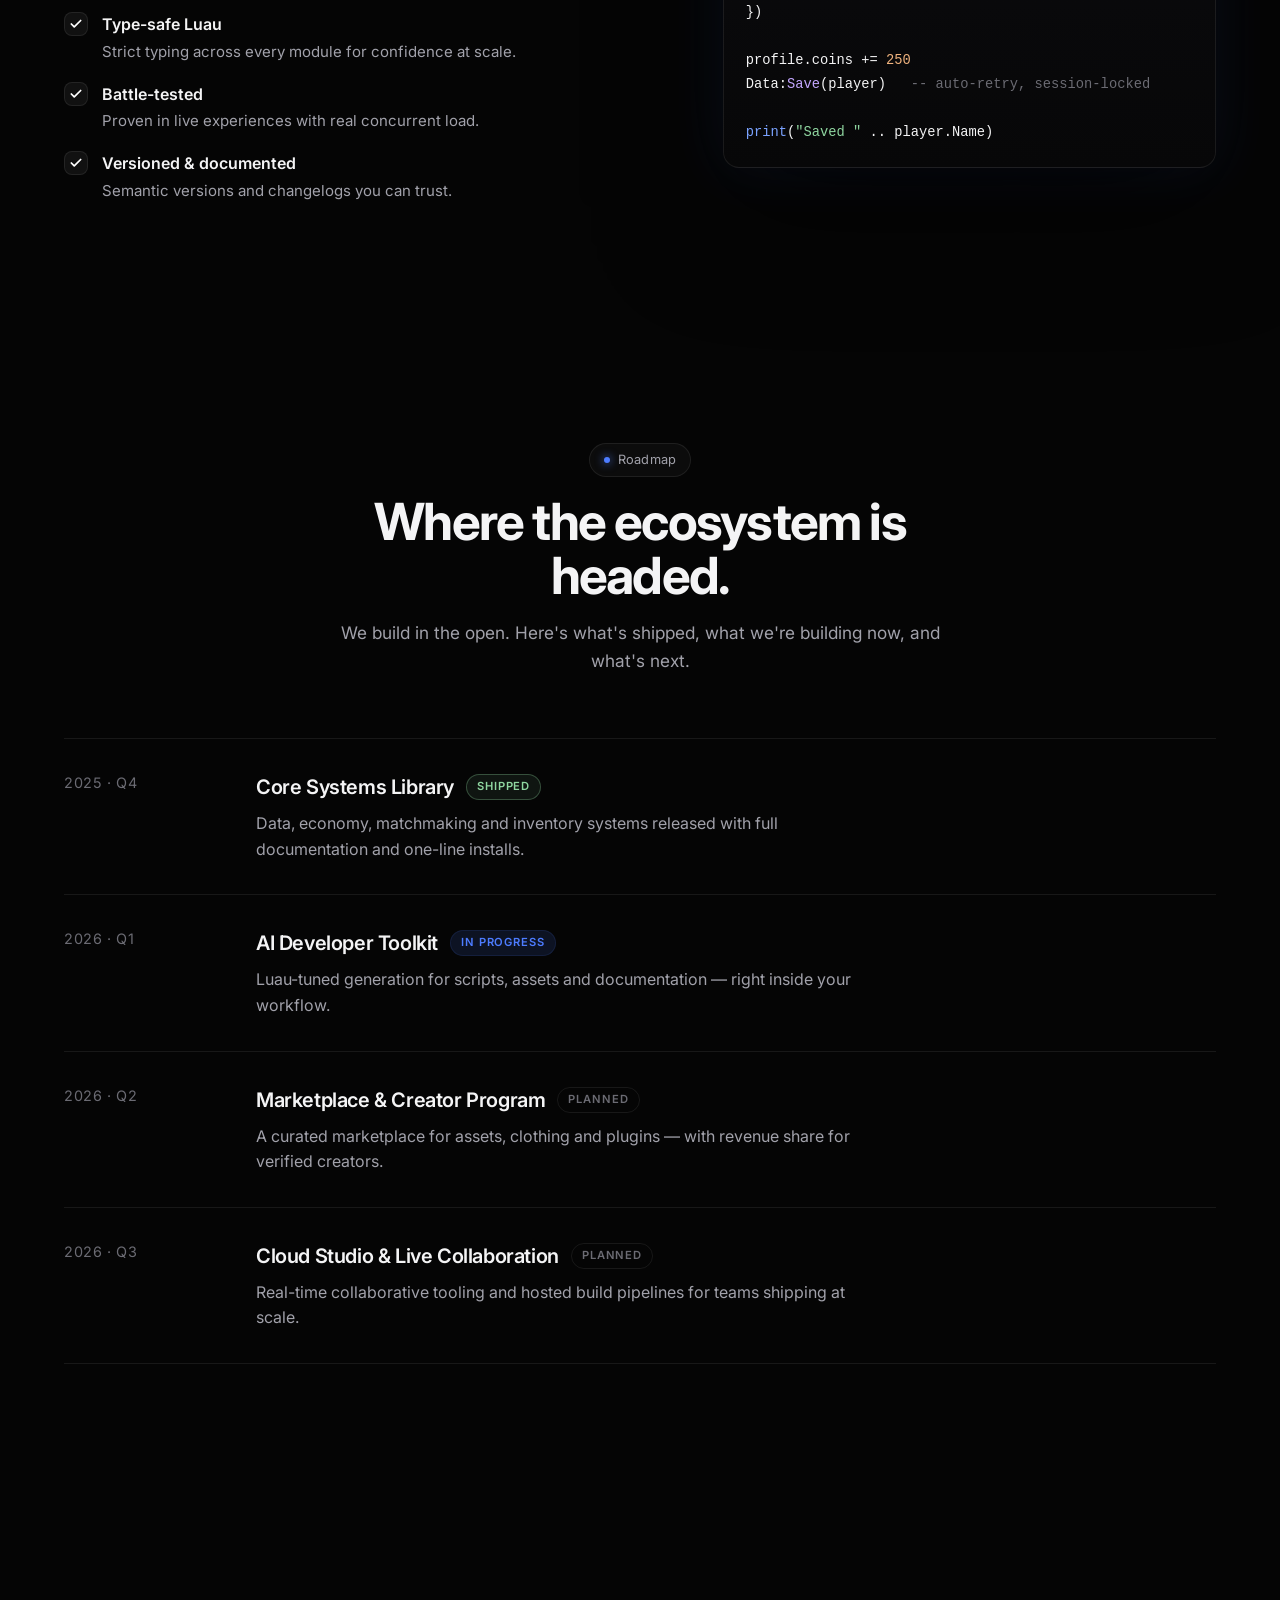
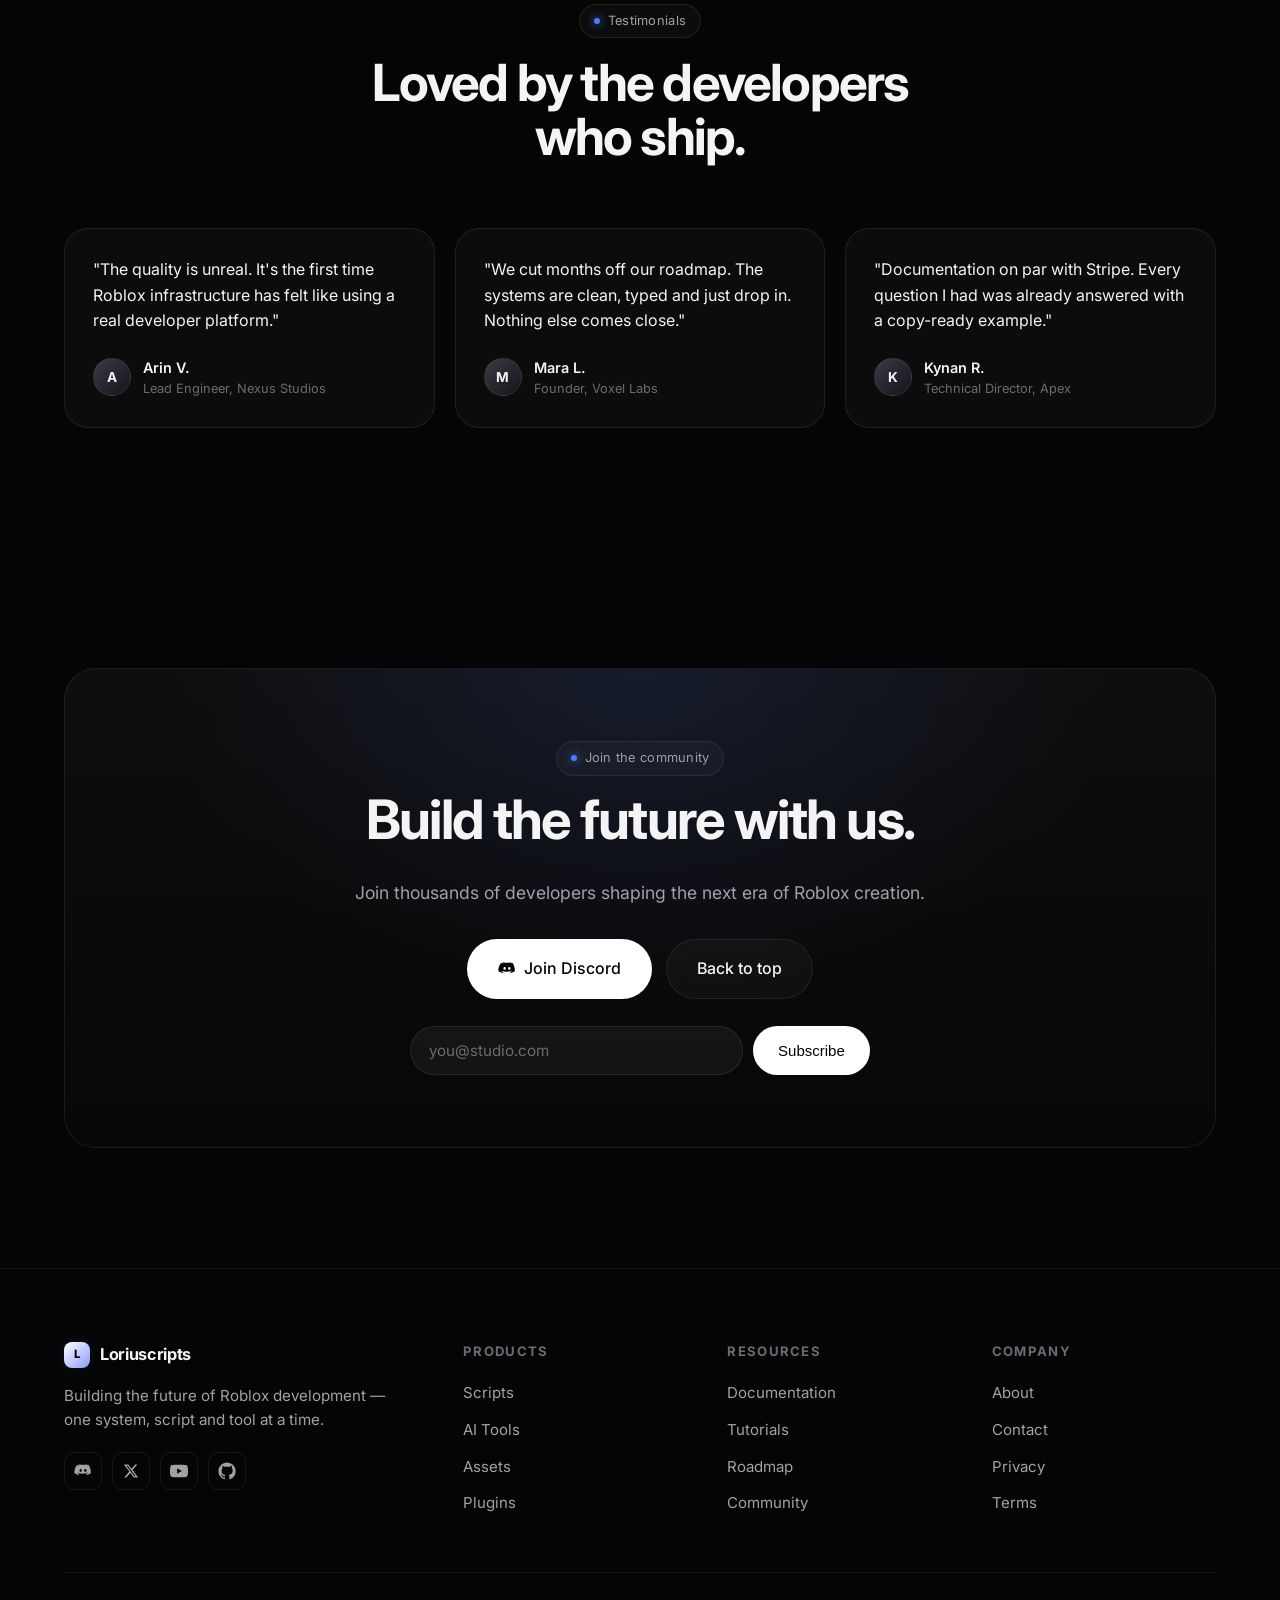
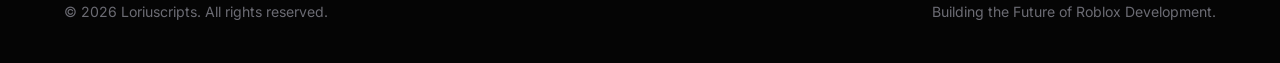
==== commit 1b7b2a78: "Promote premium Loriuscripts design to the live homepage Root index.html is now the cinematic dark l" ====
--- a/index.html
+++ b/index.html
@@ -3,133 +3,418 @@
 <head>
   <meta charset="UTF-8">
   <meta name="viewport" content="width=device-width, initial-scale=1.0">
-  <title>Lorius Scripts — Free Roblox Scripts for Everyone</title>
-  <meta name="description" content="Lorius Scripts offers safe, free Roblox scripts for popular games. Copy, download and play — updated regularly.">
-
-  <!-- AdSense -->
-  <script async src="https://pagead2.googlesyndication.com/pagead/js/adsbygoogle.js?client=ca-pub-6111801744543774"
-       crossorigin="anonymous"></script>
+  <title>Loriuscripts — Building the Future of Roblox Development</title>
+  <meta name="description" content="Loriuscripts builds high-quality Roblox systems, scripts, AI tools, assets, plugins and developer resources. A complete ecosystem for modern Roblox development.">
+  <meta name="theme-color" content="#050505">
+
+  <!-- Open Graph -->
+  <meta property="og:title" content="Loriuscripts — Building the Future of Roblox Development">
+  <meta property="og:description" content="A complete ecosystem of Roblox systems, scripts, AI tools and developer resources.">
+  <meta property="og:type" content="website">
+  <meta property="og:site_name" content="Loriuscripts">
 
   <link rel="icon" type="image/svg+xml" href="assets/favicon.svg">
   <link rel="icon" type="image/png" sizes="32x32" href="assets/favicon-32.png">
   <link rel="apple-touch-icon" href="assets/apple-touch-icon.png">
-  <link rel="stylesheet" href="css/style.css">
+
+  <link rel="preconnect" href="https://fonts.googleapis.com">
+  <link rel="preconnect" href="https://fonts.gstatic.com" crossorigin>
+  <link href="https://fonts.googleapis.com/css2?family=Inter:wght@400;500;600;700;800&display=swap" rel="stylesheet">
+
+  <link rel="stylesheet" href="css/app.css">
 </head>
 <body>
 
-  <header class="navbar">
-    <div class="container">
-      <a class="brand" href="index.html">
-        <span class="brand-mark">LS</span>
-        Lorius Scripts
-      </a>
-      <button class="nav-toggle" aria-label="Toggle navigation" aria-expanded="false">
-        <span></span><span></span><span></span>
+  <!-- Loading screen -->
+  <div class="loader" aria-hidden="true">
+    <div style="text-align:center">
+      <div class="loader-mark">
+        <span class="brand-mark">L</span> Loriuscripts
+      </div>
+      <div class="loader-bar"><span></span></div>
+    </div>
+  </div>
+
+  <!-- Ambient layers -->
+  <div class="grid-bg" aria-hidden="true"></div>
+  <canvas id="particles" aria-hidden="true"></canvas>
+  <div class="spotlight" aria-hidden="true"></div>
+
+  <!-- Custom cursor -->
+  <div class="cursor" aria-hidden="true"></div>
+  <div class="cursor-dot" aria-hidden="true"></div>
+
+  <!-- Scroll progress -->
+  <div class="scroll-progress" aria-hidden="true"></div>
+
+  <!-- Navigation -->
+  <nav class="nav" aria-label="Primary">
+    <a class="brand" href="index.html">
+      <span class="brand-mark">L</span> Loriuscripts
+    </a>
+    <ul class="nav-links">
+      <li><a href="#ecosystem">Ecosystem</a></li>
+      <li><a href="#systems">Systems</a></li>
+      <li><a href="#roadmap">Roadmap</a></li>
+      <li><a href="#community">Community</a></li>
+    </ul>
+    <div class="nav-right">
+      <button class="kbd-hint" data-cmdk-open aria-label="Open command palette">
+        <svg width="14" height="14" viewBox="0 0 24 24" fill="none" stroke="currentColor" stroke-width="2" stroke-linecap="round"><circle cx="11" cy="11" r="8"/><path d="m21 21-4.3-4.3"/></svg>
+        Search <span class="kbd">⌘K</span>
       </button>
-      <ul class="nav-links">
-        <li><a href="index.html">Home</a></li>
-        <li><a href="library.html">Library</a></li>
-        <li><a href="suggestions.html">Suggestions</a></li>
-        <li><a href="about.html">About</a></li>
-      </ul>
+      <a href="#community" class="btn btn-primary" data-magnetic="0.3">Get Started</a>
     </div>
-  </header>
-
-  <main>
-    <section class="hero">
-      <h1 class="fade-in">Lorius Scripts</h1>
-      <p class="tagline fade-in fade-in-delay-1">Free Roblox Scripts for Everyone</p>
-      <div class="hero-actions fade-in fade-in-delay-2">
-        <a href="library.html" class="btn btn-primary">Browse Library</a>
-        <a href="suggestions.html" class="btn btn-secondary">Suggest a Script</a>
-      </div>
-    </section>
-
-    <!-- Ad slot: leaderboard below hero -->
-    <div class="ad-slot">
-      <!-- HEADER ADS -->
-      <ins class="adsbygoogle"
-           style="display:block"
-           data-ad-client="ca-pub-6111801744543774"
-           data-ad-slot="2635450938"
-           data-ad-format="auto"
-           data-full-width-responsive="true"></ins>
-      <script>
-           (adsbygoogle = window.adsbygoogle || []).push({});
-      </script>
+  </nav>
+
+  <div class="wrap">
+
+    <!-- Hero -->
+    <header class="hero" id="top">
+      <div class="hero-glow" aria-hidden="true"></div>
+      <span class="eyebrow" data-reveal><span class="dot"></span> The Roblox developer ecosystem</span>
+      <h1>
+        <span class="reveal-word"><span style="animation-delay:.1s">Building</span></span>
+        <span class="reveal-word"><span style="animation-delay:.18s">the</span></span>
+        <span class="reveal-word"><span style="animation-delay:.26s">Future</span></span>
+        <br>
+        <span class="reveal-word shine"><span style="animation-delay:.34s">of Roblox</span></span>
+        <span class="reveal-word shine"><span style="animation-delay:.42s">Development.</span></span>
+      </h1>
+      <p class="lead" data-reveal style="--delay:.5s">
+        High-quality systems, scripts, AI tools, assets and developer resources —
+        engineered to a standard the platform has never seen. One ecosystem. Endless creation.
+      </p>
+      <div class="hero-actions" data-reveal style="--delay:.62s">
+        <a href="#ecosystem" class="btn btn-primary btn-lg" data-magnetic="0.3">
+          Explore the Ecosystem
+          <svg width="16" height="16" viewBox="0 0 24 24" fill="none" stroke="currentColor" stroke-width="2" stroke-linecap="round" stroke-linejoin="round"><path d="M5 12h14"/><path d="m12 5 7 7-7 7"/></svg>
+        </a>
+        <a href="#systems" class="btn btn-ghost btn-lg" data-magnetic="0.25">View Systems</a>
+      </div>
+      <div class="scroll-cue" aria-hidden="true">
+        <span class="mouse"></span>
+        Scroll
+      </div>
+    </header>
+
+    <!-- Trusted / marquee -->
+    <section class="marquee-wrap" aria-label="Trusted by developers">
+      <div class="marquee-label">Trusted by builders shipping to millions of players</div>
+      <div class="marquee">
+        <span>Nexus Studios</span><span>Voxel Labs</span><span>Polytech</span>
+        <span>Apex Interactive</span><span>Northlight</span><span>Hypercube</span>
+        <span>Meridian</span><span>Studio Kaze</span>
+        <span>Nexus Studios</span><span>Voxel Labs</span><span>Polytech</span>
+        <span>Apex Interactive</span><span>Northlight</span><span>Hypercube</span>
+        <span>Meridian</span><span>Studio Kaze</span>
+      </div>
+    </section>
+
+    <!-- Stats -->
+    <section class="section-pad">
+      <div class="container">
+        <div class="stats">
+          <div class="stat" data-reveal>
+            <div class="num"><span data-count="120" data-suffix="+">0</span></div>
+            <div class="label">Systems & scripts shipped</div>
+          </div>
+          <div class="stat" data-reveal style="--delay:.08s">
+            <div class="num"><span data-count="45000" data-suffix="+">0</span></div>
+            <div class="label">Developers reached</div>
+          </div>
+          <div class="stat" data-reveal style="--delay:.16s">
+            <div class="num"><span data-count="99.9" data-decimals="1" data-suffix="%">0</span></div>
+            <div class="label">Uptime on hosted tools</div>
+          </div>
+          <div class="stat" data-reveal style="--delay:.24s">
+            <div class="num"><span data-count="24" data-suffix="/7">0</span></div>
+            <div class="label">Community support</div>
+          </div>
+        </div>
+      </div>
+    </section>
+
+    <!-- Ecosystem -->
+    <section class="section-pad" id="ecosystem">
+      <div class="container">
+        <div class="section-head" data-reveal>
+          <span class="eyebrow"><span class="dot"></span> The Ecosystem</span>
+          <h2>Everything a Roblox developer needs, in one place.</h2>
+          <p>Not a store — a platform. Each product is engineered to work together, so you can go from idea to shipped experience without leaving the ecosystem.</p>
+        </div>
+        <div class="cards">
+          <article class="card card-span-2" data-reveal>
+            <span class="tag">Flagship</span>
+            <div class="ic">
+              <svg width="22" height="22" viewBox="0 0 24 24" fill="none" stroke="currentColor" stroke-width="1.8" stroke-linecap="round" stroke-linejoin="round"><path d="m18 16 4-4-4-4"/><path d="m6 8-4 4 4 4"/><path d="m14.5 4-5 16"/></svg>
+            </div>
+            <h3>Scripts & Systems</h3>
+            <p>Production-grade Luau systems — data stores, matchmaking, economies, combat, inventories. Documented, versioned, and built to scale to millions of concurrent players.</p>
+          </article>
+          <article class="card" data-reveal style="--delay:.08s">
+            <div class="ic">
+              <svg width="22" height="22" viewBox="0 0 24 24" fill="none" stroke="currentColor" stroke-width="1.8" stroke-linecap="round" stroke-linejoin="round"><path d="M12 2a10 10 0 1 0 10 10 4 4 0 0 1-5-5 4 4 0 0 1-5-5"/><path d="M8.5 8.5v.01"/><path d="M16 15.5v.01"/><path d="M12 12v.01"/></svg>
+            </div>
+            <h3>AI Tools</h3>
+            <p>Generate scripts, assets and docs with models tuned for Luau and Roblox workflows.</p>
+          </article>
+          <article class="card" data-reveal>
+            <div class="ic">
+              <svg width="22" height="22" viewBox="0 0 24 24" fill="none" stroke="currentColor" stroke-width="1.8" stroke-linecap="round" stroke-linejoin="round"><path d="m21 16-4 4-4-4"/><path d="M17 20V4"/><path d="m3 8 4-4 4 4"/><path d="M7 4v16"/></svg>
+            </div>
+            <h3>Assets</h3>
+            <p>Meshes, models, UI kits and VFX — optimized and ready to drop into any experience.</p>
+          </article>
+          <article class="card" data-reveal style="--delay:.08s">
+            <div class="ic">
+              <svg width="22" height="22" viewBox="0 0 24 24" fill="none" stroke="currentColor" stroke-width="1.8" stroke-linecap="round" stroke-linejoin="round"><path d="M20.38 3.46 16 2a4 4 0 0 1-8 0L3.62 3.46a2 2 0 0 0-1.34 2.23l.58 3.47a1 1 0 0 0 .99.84H6v10c0 1.1.9 2 2 2h8a2 2 0 0 0 2-2V10h2.15a1 1 0 0 0 .99-.84l.58-3.47a2 2 0 0 0-1.34-2.23z"/></svg>
+            </div>
+            <h3>Accessories & Clothing</h3>
+            <p>Wearables and UGC-ready designs crafted to a premium standard.</p>
+          </article>
+          <article class="card" data-reveal style="--delay:.16s">
+            <div class="ic">
+              <svg width="22" height="22" viewBox="0 0 24 24" fill="none" stroke="currentColor" stroke-width="1.8" stroke-linecap="round" stroke-linejoin="round"><rect width="18" height="18" x="3" y="3" rx="2"/><path d="M7 7h10"/><path d="M7 12h10"/><path d="M7 17h6"/></svg>
+            </div>
+            <h3>Documentation</h3>
+            <p>Beautiful, searchable docs for every product — with copy-ready code and examples.</p>
+          </article>
+          <article class="card card-span-2" data-reveal>
+            <span class="tag">New</span>
+            <div class="ic">
+              <svg width="22" height="22" viewBox="0 0 24 24" fill="none" stroke="currentColor" stroke-width="1.8" stroke-linecap="round" stroke-linejoin="round"><path d="M2 3h6a4 4 0 0 1 4 4v14a3 3 0 0 0-3-3H2z"/><path d="M22 3h-6a4 4 0 0 0-4 4v14a3 3 0 0 1 3-3h7z"/></svg>
+            </div>
+            <h3>Tutorials & Plugins</h3>
+            <p>Step-by-step courses and Studio plugins that turn advanced techniques into a few clicks. Learn the systems, then extend them — the whole pipeline lives in one ecosystem.</p>
+          </article>
+        </div>
+      </div>
+    </section>
+
+    <!-- Featured system (split) -->
+    <section class="section-pad" id="systems">
+      <div class="container">
+        <div class="split">
+          <div data-reveal>
+            <span class="eyebrow"><span class="dot"></span> Featured System</span>
+            <h2 style="font-size:clamp(2rem,4.5vw,3.2rem);font-weight:700;letter-spacing:-.035em;line-height:1.05;margin:18px 0 16px">Drop-in infrastructure that just works.</h2>
+            <p style="color:var(--text-dim);font-size:1.08rem">Every Loriuscripts system ships with a single-line install, full typing, and docs. No spaghetti, no guesswork — just clean architecture you can build on.</p>
+            <ul class="feature-list">
+              <li>
+                <span class="check"><svg width="14" height="14" viewBox="0 0 24 24" fill="none" stroke="currentColor" stroke-width="3" stroke-linecap="round" stroke-linejoin="round"><path d="M20 6 9 17l-5-5"/></svg></span>
+                <div><strong>Type-safe Luau</strong><p>Strict typing across every module for confidence at scale.</p></div>
+              </li>
+              <li>
+                <span class="check"><svg width="14" height="14" viewBox="0 0 24 24" fill="none" stroke="currentColor" stroke-width="3" stroke-linecap="round" stroke-linejoin="round"><path d="M20 6 9 17l-5-5"/></svg></span>
+                <div><strong>Battle-tested</strong><p>Proven in live experiences with real concurrent load.</p></div>
+              </li>
+              <li>
+                <span class="check"><svg width="14" height="14" viewBox="0 0 24 24" fill="none" stroke="currentColor" stroke-width="3" stroke-linecap="round" stroke-linejoin="round"><path d="M20 6 9 17l-5-5"/></svg></span>
+                <div><strong>Versioned & documented</strong><p>Semantic versions and changelogs you can trust.</p></div>
+              </li>
+            </ul>
+          </div>
+          <div data-reveal style="--delay:.12s">
+            <div class="code-window">
+              <div class="code-bar">
+                <span class="d"></span><span class="d"></span><span class="d"></span>
+                <span class="fname">DataService.luau</span>
+              </div>
+              <pre class="code-body"><code><span class="com">-- One line. Fully typed. Production ready.</span>
+<span class="kw">local</span> Data = <span class="fn">require</span>(Loriuscripts.DataService)
+
+<span class="kw">local</span> profile = Data:<span class="fn">Load</span>(player, {
+    coins = <span class="num">0</span>,
+    level = <span class="num">1</span>,
+    inventory = {},
+})
+
+profile.coins += <span class="num">250</span>
+Data:<span class="fn">Save</span>(player)   <span class="com">-- auto-retry, session-locked</span>
+
+<span class="kw">print</span>(<span class="str">"Saved "</span> .. player.Name)</code></pre>
+            </div>
+          </div>
+        </div>
+      </div>
+    </section>
+
+    <!-- Roadmap -->
+    <section class="section-pad" id="roadmap">
+      <div class="container">
+        <div class="section-head center" data-reveal>
+          <span class="eyebrow"><span class="dot"></span> Roadmap</span>
+          <h2>Where the ecosystem is headed.</h2>
+          <p>We build in the open. Here's what's shipped, what we're building now, and what's next.</p>
+        </div>
+        <div class="roadmap">
+          <div class="road-item" data-reveal>
+            <div class="road-phase">2025 · Q4</div>
+            <div class="road-content">
+              <h3>Core Systems Library <span class="status done">Shipped</span></h3>
+              <p>Data, economy, matchmaking and inventory systems released with full documentation and one-line installs.</p>
+            </div>
+          </div>
+          <div class="road-item" data-reveal>
+            <div class="road-phase">2026 · Q1</div>
+            <div class="road-content">
+              <h3>AI Developer Toolkit <span class="status now">In Progress</span></h3>
+              <p>Luau-tuned generation for scripts, assets and documentation — right inside your workflow.</p>
+            </div>
+          </div>
+          <div class="road-item" data-reveal>
+            <div class="road-phase">2026 · Q2</div>
+            <div class="road-content">
+              <h3>Marketplace & Creator Program <span class="status next">Planned</span></h3>
+              <p>A curated marketplace for assets, clothing and plugins — with revenue share for verified creators.</p>
+            </div>
+          </div>
+          <div class="road-item" data-reveal>
+            <div class="road-phase">2026 · Q3</div>
+            <div class="road-content">
+              <h3>Cloud Studio & Live Collaboration <span class="status next">Planned</span></h3>
+              <p>Real-time collaborative tooling and hosted build pipelines for teams shipping at scale.</p>
+            </div>
+          </div>
+        </div>
+      </div>
+    </section>
+
+    <!-- Testimonials -->
+    <section class="section-pad">
+      <div class="container">
+        <div class="section-head center" data-reveal>
+          <span class="eyebrow"><span class="dot"></span> Testimonials</span>
+          <h2>Loved by the developers who ship.</h2>
+        </div>
+        <div class="quotes">
+          <div class="quote" data-reveal>
+            <p>"The quality is unreal. It's the first time Roblox infrastructure has felt like using a real developer platform."</p>
+            <div class="who"><span class="av">A</span><div><div class="n">Arin V.</div><div class="r">Lead Engineer, Nexus Studios</div></div></div>
+          </div>
+          <div class="quote" data-reveal style="--delay:.08s">
+            <p>"We cut months off our roadmap. The systems are clean, typed and just drop in. Nothing else comes close."</p>
+            <div class="who"><span class="av">M</span><div><div class="n">Mara L.</div><div class="r">Founder, Voxel Labs</div></div></div>
+          </div>
+          <div class="quote" data-reveal style="--delay:.16s">
+            <p>"Documentation on par with Stripe. Every question I had was already answered with a copy-ready example."</p>
+            <div class="who"><span class="av">K</span><div><div class="n">Kynan R.</div><div class="r">Technical Director, Apex</div></div></div>
+          </div>
+        </div>
+      </div>
+    </section>
+
+    <!-- Community CTA -->
+    <section class="section-pad" id="community">
+      <div class="container">
+        <div class="cta-band" data-reveal>
+          <span class="eyebrow"><span class="dot"></span> Join the community</span>
+          <h2>Build the future with us.</h2>
+          <p>Join thousands of developers shaping the next era of Roblox creation.</p>
+          <div class="hero-actions" style="justify-content:center">
+            <a href="#" class="btn btn-primary btn-lg" data-magnetic="0.3">
+              <svg width="18" height="18" viewBox="0 0 24 24" fill="currentColor"><path d="M20.3 4.4A19.8 19.8 0 0 0 15.4 3l-.2.5c1.7.4 2.9 1 4.2 1.8-2.3-1-4.5-1.5-7.4-1.5s-5.1.5-7.4 1.5C6 4.5 7.2 3.9 8.9 3.5L8.7 3a19.8 19.8 0 0 0-5 1.4C1 8 .3 11.6.6 15.1c1.6 1.2 3.7 2 5.9 2l.7-1c-1.1-.4-2-.9-2.8-1.5l.6-.4c2 1 4.2 1.4 6.5 1.4s4.5-.5 6.5-1.4l.6.4c-.8.6-1.7 1.1-2.8 1.5l.7 1c2.2 0 4.3-.8 5.9-2 .4-4.1-.6-7.7-2.6-10.6zM8.9 13c-.9 0-1.6-.8-1.6-1.8s.7-1.9 1.6-1.9 1.6.9 1.6 1.9-.7 1.8-1.6 1.8zm6.2 0c-.9 0-1.6-.8-1.6-1.8s.7-1.9 1.6-1.9 1.6.9 1.6 1.9-.7 1.8-1.6 1.8z"/></svg>
+              Join Discord
+            </a>
+            <a href="#top" class="btn btn-ghost btn-lg" data-magnetic="0.25">Back to top</a>
+          </div>
+
+          <form id="news-form" class="news-form" novalidate>
+            <input type="email" placeholder="you@studio.com" aria-label="Email address" required>
+            <button type="submit" class="btn btn-primary" data-magnetic="0.2">Subscribe</button>
+          </form>
+        </div>
+      </div>
+    </section>
+
+    <!-- Footer -->
+    <footer class="footer">
+      <div class="container">
+        <div class="footer-grid">
+          <div class="footer-brand">
+            <a class="brand" href="index.html"><span class="brand-mark">L</span> Loriuscripts</a>
+            <p>Building the future of Roblox development — one system, script and tool at a time.</p>
+            <div class="socials">
+              <a href="#" aria-label="Discord"><svg width="18" height="18" viewBox="0 0 24 24" fill="currentColor"><path d="M20.3 4.4A19.8 19.8 0 0 0 15.4 3l-.2.5c1.7.4 2.9 1 4.2 1.8-2.3-1-4.5-1.5-7.4-1.5s-5.1.5-7.4 1.5C6 4.5 7.2 3.9 8.9 3.5L8.7 3a19.8 19.8 0 0 0-5 1.4C1 8 .3 11.6.6 15.1c1.6 1.2 3.7 2 5.9 2l.7-1c-1.1-.4-2-.9-2.8-1.5l.6-.4c2 1 4.2 1.4 6.5 1.4s4.5-.5 6.5-1.4l.6.4c-.8.6-1.7 1.1-2.8 1.5l.7 1c2.2 0 4.3-.8 5.9-2 .4-4.1-.6-7.7-2.6-10.6zM8.9 13c-.9 0-1.6-.8-1.6-1.8s.7-1.9 1.6-1.9 1.6.9 1.6 1.9-.7 1.8-1.6 1.8zm6.2 0c-.9 0-1.6-.8-1.6-1.8s.7-1.9 1.6-1.9 1.6.9 1.6 1.9-.7 1.8-1.6 1.8z"/></svg></a>
+              <a href="#" aria-label="X"><svg width="16" height="16" viewBox="0 0 24 24" fill="currentColor"><path d="M18.244 2.25h3.308l-7.227 8.26 8.502 11.24H16.17l-5.214-6.817L4.99 21.75H1.68l7.73-8.835L1.254 2.25H8.08l4.713 6.231zm-1.161 17.52h1.833L7.084 4.126H5.117z"/></svg></a>
+              <a href="#" aria-label="YouTube"><svg width="18" height="18" viewBox="0 0 24 24" fill="currentColor"><path d="M23.5 6.2a3 3 0 0 0-2.1-2.1C19.5 3.6 12 3.6 12 3.6s-7.5 0-9.4.5A3 3 0 0 0 .5 6.2 31 31 0 0 0 0 12a31 31 0 0 0 .5 5.8 3 3 0 0 0 2.1 2.1c1.9.5 9.4.5 9.4.5s7.5 0 9.4-.5a3 3 0 0 0 2.1-2.1A31 31 0 0 0 24 12a31 31 0 0 0-.5-5.8zM9.5 15.6V8.4l6.3 3.6z"/></svg></a>
+              <a href="#" aria-label="GitHub"><svg width="18" height="18" viewBox="0 0 24 24" fill="currentColor"><path d="M12 .5A11.5 11.5 0 0 0 .5 12a11.5 11.5 0 0 0 7.9 10.9c.6.1.8-.2.8-.5v-2c-3.2.7-3.9-1.4-3.9-1.4-.5-1.3-1.3-1.7-1.3-1.7-1.1-.7.1-.7.1-.7 1.2.1 1.8 1.2 1.8 1.2 1 1.8 2.8 1.3 3.5 1 .1-.8.4-1.3.7-1.6-2.6-.3-5.3-1.3-5.3-5.7 0-1.3.5-2.3 1.2-3.1-.1-.3-.5-1.5.1-3.1 0 0 1-.3 3.3 1.2a11.5 11.5 0 0 1 6 0C17.3 4.6 18.3 5 18.3 5c.6 1.6.2 2.8.1 3.1.8.8 1.2 1.8 1.2 3.1 0 4.4-2.7 5.4-5.3 5.7.4.4.8 1.1.8 2.2v3.3c0 .3.2.6.8.5A11.5 11.5 0 0 0 23.5 12 11.5 11.5 0 0 0 12 .5z"/></svg></a>
+            </div>
+          </div>
+          <div>
+            <h4>Products</h4>
+            <ul>
+              <li><a href="#ecosystem">Scripts</a></li>
+              <li><a href="#ecosystem">AI Tools</a></li>
+              <li><a href="#ecosystem">Assets</a></li>
+              <li><a href="#ecosystem">Plugins</a></li>
+            </ul>
+          </div>
+          <div>
+            <h4>Resources</h4>
+            <ul>
+              <li><a href="#systems">Documentation</a></li>
+              <li><a href="#systems">Tutorials</a></li>
+              <li><a href="#roadmap">Roadmap</a></li>
+              <li><a href="#community">Community</a></li>
+            </ul>
+          </div>
+          <div>
+            <h4>Company</h4>
+            <ul>
+              <li><a href="#">About</a></li>
+              <li><a href="#">Contact</a></li>
+              <li><a href="#">Privacy</a></li>
+              <li><a href="#">Terms</a></li>
+            </ul>
+          </div>
+        </div>
+        <div class="footer-bottom">
+          <span>© <span data-year>2026</span> Loriuscripts. All rights reserved.</span>
+          <span>Building the Future of Roblox Development.</span>
+        </div>
+      </div>
+    </footer>
+  </div>
+
+  <!-- Back to top -->
+  <button class="to-top" aria-label="Back to top">
+    <svg width="18" height="18" viewBox="0 0 24 24" fill="none" stroke="currentColor" stroke-width="2" stroke-linecap="round" stroke-linejoin="round"><path d="m18 15-6-6-6 6"/></svg>
+  </button>
+
+  <!-- Command palette -->
+  <div class="cmdk-overlay" role="dialog" aria-modal="true" aria-label="Command palette">
+    <div class="cmdk">
+      <div class="cmdk-input">
+        <svg width="18" height="18" viewBox="0 0 24 24" fill="none" stroke="currentColor" stroke-width="2" stroke-linecap="round"><circle cx="11" cy="11" r="8"/><path d="m21 21-4.3-4.3"/></svg>
+        <input type="text" placeholder="Search the ecosystem…" aria-label="Search">
+      </div>
+      <div class="cmdk-list">
+        <div class="cmdk-item active" data-keywords="ecosystem products home overview" data-href="#ecosystem">
+          <span class="ic"><svg width="16" height="16" viewBox="0 0 24 24" fill="none" stroke="currentColor" stroke-width="2"><rect width="7" height="7" x="3" y="3" rx="1"/><rect width="7" height="7" x="14" y="3" rx="1"/><rect width="7" height="7" x="14" y="14" rx="1"/><rect width="7" height="7" x="3" y="14" rx="1"/></svg></span>
+          Explore the Ecosystem
+        </div>
+        <div class="cmdk-item" data-keywords="systems scripts featured code data service" data-href="#systems">
+          <span class="ic"><svg width="16" height="16" viewBox="0 0 24 24" fill="none" stroke="currentColor" stroke-width="2"><path d="m18 16 4-4-4-4"/><path d="m6 8-4 4 4 4"/></svg></span>
+          Featured Systems
+        </div>
+        <div class="cmdk-item" data-keywords="roadmap future plans releases" data-href="#roadmap">
+          <span class="ic"><svg width="16" height="16" viewBox="0 0 24 24" fill="none" stroke="currentColor" stroke-width="2"><path d="M3 12h18"/><path d="M12 3v18"/></svg></span>
+          View Roadmap
+        </div>
+        <div class="cmdk-item" data-keywords="community discord join newsletter" data-href="#community">
+          <span class="ic"><svg width="16" height="16" viewBox="0 0 24 24" fill="none" stroke="currentColor" stroke-width="2"><path d="M17 21v-2a4 4 0 0 0-4-4H5a4 4 0 0 0-4 4v2"/><circle cx="9" cy="7" r="4"/></svg></span>
+          Join the Community
+        </div>
+        <div class="cmdk-item" data-keywords="top back home hero" data-href="#top">
+          <span class="ic"><svg width="16" height="16" viewBox="0 0 24 24" fill="none" stroke="currentColor" stroke-width="2"><path d="m18 15-6-6-6 6"/></svg></span>
+          Back to Top
+        </div>
+      </div>
     </div>
-
-    <section class="section">
-      <div class="container">
-        <h2 class="section-title reveal">Safe, free scripts — no catches</h2>
-        <p class="section-subtitle reveal">
-          Lorius Scripts is a growing collection of free scripts for popular Roblox
-          games. Every script is tested before it goes live, clearly described, and
-          available with a single click — copy it to your clipboard or download it
-          as a file. No paywalls, no key systems, no nonsense.
-        </p>
-
-        <div class="feature-grid">
-          <div class="feature-card reveal">
-            <div class="icon">🛡️</div>
-            <h3>Tested &amp; Safe</h3>
-            <p>Every script is reviewed and tested before being published, so you know exactly what you're running.</p>
-          </div>
-          <div class="feature-card reveal">
-            <div class="icon">⚡</div>
-            <h3>One-Click Access</h3>
-            <p>Copy any script straight to your clipboard or download it as a file — no sign-ups or waiting.</p>
-          </div>
-          <div class="feature-card reveal">
-            <div class="icon">🔄</div>
-            <h3>Regularly Updated</h3>
-            <p>Scripts are kept up to date with game patches, and new games are added based on your suggestions.</p>
-          </div>
-          <div class="feature-card reveal">
-            <div class="icon">💬</div>
-            <h3>Community Driven</h3>
-            <p>Want a script for your favorite game? Send a suggestion and it goes straight on the roadmap.</p>
-          </div>
-        </div>
-      </div>
-    </section>
-
-    <!-- Ad slot: rectangle between sections -->
-    <div class="ad-slot">
-      <!-- FOOTER ADS -->
-      <ins class="adsbygoogle"
-           style="display:block"
-           data-ad-client="ca-pub-6111801744543774"
-           data-ad-slot="2858013454"
-           data-ad-format="auto"
-           data-full-width-responsive="true"></ins>
-      <script>
-           (adsbygoogle = window.adsbygoogle || []).push({});
-      </script>
-    </div>
-
-    <section class="section section-alt">
-      <div class="container" style="text-align: center;">
-        <h2 class="section-title reveal">Ready to play?</h2>
-        <p class="section-subtitle reveal" style="margin-left: auto; margin-right: auto;">
-          Head over to the library and grab what you need.
-        </p>
-        <a href="library.html" class="btn btn-primary reveal">Explore the Library</a>
-      </div>
-    </section>
-  </main>
-
-  <footer class="footer">
-    <div class="container">
-      <span>© <span data-year>2026</span> Lorius Scripts. All rights reserved.</span>
-      <nav>
-        <a href="library.html">Library</a>
-        <a href="suggestions.html">Suggestions</a>
-        <a href="about.html">About</a>
-      </nav>
-    </div>
-  </footer>
-
-  <script src="js/main.js"></script>
+  </div>
+
+  <script src="js/app.js"></script>
 </body>
 </html>
--- a/css/app.css
+++ b/css/app.css
@@ -0,0 +1,728 @@
+/* =========================================================================
+   Loriuscripts — premium dark theme
+   Hand-built design system. No frameworks, no build step.
+   Palette: #050505 base · white accent · subtle blue glow
+   ========================================================================= */
+
+/* ---------- Design tokens ---------- */
+:root {
+  --bg: #050505;
+  --bg-2: #0a0a0c;
+  --surface: rgba(255, 255, 255, 0.03);
+  --surface-2: rgba(255, 255, 255, 0.05);
+  --border: rgba(255, 255, 255, 0.08);
+  --border-strong: rgba(255, 255, 255, 0.16);
+  --text: #f4f4f5;
+  --text-dim: #a1a1aa;
+  --text-faint: #6b6b73;
+  --white: #ffffff;
+  --glow: #4d7cff;
+  --glow-soft: rgba(77, 124, 255, 0.35);
+  --glow-faint: rgba(77, 124, 255, 0.12);
+  --radius: 16px;
+  --radius-lg: 24px;
+  --ease: cubic-bezier(0.16, 1, 0.3, 1);
+  --maxw: 1200px;
+  --font: "Inter", -apple-system, BlinkMacSystemFont, "Segoe UI", sans-serif;
+}
+
+* { margin: 0; padding: 0; box-sizing: border-box; }
+
+html {
+  -webkit-font-smoothing: antialiased;
+  text-rendering: optimizeLegibility;
+  scroll-behavior: smooth;
+}
+
+body {
+  font-family: var(--font);
+  background: var(--bg);
+  color: var(--text);
+  line-height: 1.6;
+  overflow-x: hidden;
+  cursor: none;
+}
+
+/* Cursor falls back to normal on touch / no-hover devices */
+@media (hover: none), (pointer: coarse) {
+  body { cursor: auto; }
+  .cursor, .cursor-dot, .spotlight { display: none !important; }
+}
+
+img { max-width: 100%; display: block; }
+a { color: inherit; text-decoration: none; }
+::selection { background: var(--glow-soft); color: #fff; }
+
+/* Ambient scrollbar */
+::-webkit-scrollbar { width: 10px; }
+::-webkit-scrollbar-track { background: var(--bg); }
+::-webkit-scrollbar-thumb {
+  background: rgba(255, 255, 255, 0.1);
+  border-radius: 10px;
+  border: 2px solid var(--bg);
+}
+::-webkit-scrollbar-thumb:hover { background: rgba(255, 255, 255, 0.2); }
+
+/* ---------- Global ambient layers ---------- */
+/* Noise texture */
+body::before {
+  content: "";
+  position: fixed;
+  inset: 0;
+  z-index: 1;
+  pointer-events: none;
+  opacity: 0.035;
+  background-image: url("data:image/svg+xml,%3Csvg xmlns='http://www.w3.org/2000/svg' width='120' height='120'%3E%3Cfilter id='n'%3E%3CfeTurbulence type='fractalNoise' baseFrequency='0.9' numOctaves='3'/%3E%3C/filter%3E%3Crect width='100%25' height='100%25' filter='url(%23n)'/%3E%3C/svg%3E");
+}
+
+/* Animated grid */
+.grid-bg {
+  position: fixed;
+  inset: -50% 0 0 0;
+  z-index: 0;
+  pointer-events: none;
+  background-image:
+    linear-gradient(to right, rgba(255, 255, 255, 0.025) 1px, transparent 1px),
+    linear-gradient(to bottom, rgba(255, 255, 255, 0.025) 1px, transparent 1px);
+  background-size: 64px 64px;
+  mask-image: radial-gradient(ellipse 80% 60% at 50% 0%, #000 20%, transparent 75%);
+  -webkit-mask-image: radial-gradient(ellipse 80% 60% at 50% 0%, #000 20%, transparent 75%);
+  animation: grid-drift 40s linear infinite;
+}
+@keyframes grid-drift {
+  from { background-position: 0 0; }
+  to { background-position: 64px 64px; }
+}
+
+/* Particle canvas */
+#particles {
+  position: fixed;
+  inset: 0;
+  z-index: 0;
+  pointer-events: none;
+}
+
+/* Mouse spotlight */
+.spotlight {
+  position: fixed;
+  top: 0; left: 0;
+  width: 600px; height: 600px;
+  border-radius: 50%;
+  z-index: 0;
+  pointer-events: none;
+  background: radial-gradient(circle, var(--glow-faint) 0%, transparent 60%);
+  transform: translate(-50%, -50%);
+  transition: opacity 0.4s ease;
+  will-change: transform;
+}
+
+/* ---------- Custom cursor ---------- */
+.cursor {
+  position: fixed;
+  top: 0; left: 0;
+  width: 34px; height: 34px;
+  border: 1px solid rgba(255, 255, 255, 0.4);
+  border-radius: 50%;
+  z-index: 9999;
+  pointer-events: none;
+  transform: translate(-50%, -50%);
+  transition: width 0.25s var(--ease), height 0.25s var(--ease),
+              border-color 0.25s ease, background 0.25s ease;
+  will-change: transform;
+}
+.cursor-dot {
+  position: fixed;
+  top: 0; left: 0;
+  width: 5px; height: 5px;
+  background: var(--white);
+  border-radius: 50%;
+  z-index: 10000;
+  pointer-events: none;
+  transform: translate(-50%, -50%);
+  will-change: transform;
+}
+.cursor.hover {
+  width: 56px; height: 56px;
+  background: rgba(255, 255, 255, 0.06);
+  border-color: rgba(255, 255, 255, 0.5);
+}
+
+/* ---------- Scroll progress ---------- */
+.scroll-progress {
+  position: fixed;
+  top: 0; left: 0;
+  height: 2px;
+  width: 0%;
+  z-index: 9998;
+  background: linear-gradient(90deg, transparent, var(--glow), var(--white));
+  box-shadow: 0 0 12px var(--glow-soft);
+}
+
+/* ---------- Loading screen ---------- */
+.loader {
+  position: fixed;
+  inset: 0;
+  z-index: 10001;
+  background: var(--bg);
+  display: grid;
+  place-items: center;
+  transition: opacity 0.8s var(--ease), visibility 0.8s;
+}
+.loader.done { opacity: 0; visibility: hidden; }
+.loader-mark {
+  font-size: 1.5rem;
+  font-weight: 700;
+  letter-spacing: -0.03em;
+  display: flex;
+  align-items: center;
+  gap: 0.75rem;
+}
+.loader-bar {
+  margin-top: 1.25rem;
+  width: 180px; height: 2px;
+  background: var(--border);
+  border-radius: 2px;
+  overflow: hidden;
+}
+.loader-bar span {
+  display: block; height: 100%;
+  width: 0%;
+  background: var(--white);
+  animation: load 1.4s var(--ease) forwards;
+}
+@keyframes load { to { width: 100%; } }
+
+/* ---------- Layout ---------- */
+.wrap { position: relative; z-index: 2; }
+.container {
+  width: 100%;
+  max-width: var(--maxw);
+  margin: 0 auto;
+  padding: 0 24px;
+}
+section { position: relative; }
+.section-pad { padding: 120px 0; }
+
+/* ---------- Navigation ---------- */
+.nav {
+  position: fixed;
+  top: 18px; left: 50%;
+  transform: translateX(-50%);
+  z-index: 900;
+  width: calc(100% - 32px);
+  max-width: 1100px;
+  display: flex;
+  align-items: center;
+  justify-content: space-between;
+  padding: 12px 14px 12px 22px;
+  border-radius: 100px;
+  background: rgba(10, 10, 12, 0.6);
+  backdrop-filter: blur(20px);
+  -webkit-backdrop-filter: blur(20px);
+  border: 1px solid var(--border);
+  transition: transform 0.5s var(--ease), background 0.3s ease;
+}
+.nav.hidden { transform: translateX(-50%) translateY(-140%); }
+.brand {
+  display: flex; align-items: center; gap: 10px;
+  font-weight: 700; letter-spacing: -0.02em; font-size: 1.02rem;
+}
+.brand-mark {
+  width: 26px; height: 26px;
+  border-radius: 8px;
+  background: linear-gradient(135deg, #fff, #8a9bff);
+  color: #050505;
+  display: grid; place-items: center;
+  font-size: 0.72rem; font-weight: 800;
+  box-shadow: 0 0 20px var(--glow-faint);
+}
+.nav-links {
+  display: flex; align-items: center; gap: 4px;
+  list-style: none;
+}
+.nav-links a {
+  padding: 8px 14px; border-radius: 100px;
+  font-size: 0.9rem; color: var(--text-dim);
+  transition: color 0.2s ease, background 0.2s ease;
+}
+.nav-links a:hover { color: var(--text); background: var(--surface-2); }
+.nav-right { display: flex; align-items: center; gap: 10px; }
+.kbd-hint {
+  display: flex; align-items: center; gap: 6px;
+  padding: 7px 12px; border-radius: 100px;
+  border: 1px solid var(--border);
+  font-size: 0.8rem; color: var(--text-faint);
+  transition: border-color 0.2s ease, color 0.2s ease;
+}
+.kbd-hint:hover { border-color: var(--border-strong); color: var(--text-dim); }
+.kbd {
+  font-family: var(--font);
+  font-size: 0.72rem;
+  padding: 1px 5px; border-radius: 5px;
+  background: var(--surface-2);
+  border: 1px solid var(--border);
+}
+
+/* ---------- Buttons ---------- */
+.btn {
+  position: relative;
+  display: inline-flex; align-items: center; gap: 8px;
+  padding: 13px 24px; border-radius: 100px;
+  font-size: 0.94rem; font-weight: 500;
+  border: 1px solid transparent;
+  transition: transform 0.2s var(--ease), background 0.25s ease,
+              border-color 0.25s ease, box-shadow 0.3s ease;
+  will-change: transform;
+}
+.btn-primary {
+  background: var(--white); color: #050505;
+  box-shadow: 0 0 0 rgba(255, 255, 255, 0);
+}
+.btn-primary:hover {
+  box-shadow: 0 8px 40px rgba(255, 255, 255, 0.18);
+}
+.btn-ghost {
+  background: var(--surface); color: var(--text);
+  border-color: var(--border);
+  backdrop-filter: blur(10px);
+}
+.btn-ghost:hover { border-color: var(--border-strong); background: var(--surface-2); }
+.btn-lg { padding: 16px 30px; font-size: 1rem; }
+
+/* ---------- Eyebrow / pills ---------- */
+.eyebrow {
+  display: inline-flex; align-items: center; gap: 8px;
+  padding: 6px 14px; border-radius: 100px;
+  border: 1px solid var(--border);
+  background: var(--surface);
+  font-size: 0.8rem; color: var(--text-dim);
+  letter-spacing: 0.02em;
+}
+.eyebrow .dot {
+  width: 6px; height: 6px; border-radius: 50%;
+  background: var(--glow);
+  box-shadow: 0 0 10px var(--glow);
+  animation: pulse 2s ease infinite;
+}
+@keyframes pulse { 0%,100% { opacity: 1; } 50% { opacity: 0.35; } }
+
+/* ---------- Hero ---------- */
+.hero {
+  min-height: 100vh;
+  display: flex; flex-direction: column;
+  align-items: center; justify-content: center;
+  text-align: center;
+  padding: 140px 24px 80px;
+  position: relative;
+}
+.hero-glow {
+  position: absolute;
+  top: 8%; left: 50%;
+  width: 900px; height: 500px;
+  transform: translateX(-50%);
+  background: radial-gradient(ellipse at center, var(--glow-faint) 0%, transparent 65%);
+  pointer-events: none;
+  z-index: -1;
+}
+.hero h1 {
+  font-size: clamp(2.8rem, 8vw, 6.2rem);
+  line-height: 0.98;
+  font-weight: 700;
+  letter-spacing: -0.045em;
+  margin: 28px 0 24px;
+  max-width: 15ch;
+}
+.hero h1 .shine {
+  background: linear-gradient(180deg, #fff 30%, #9aa4b8 100%);
+  -webkit-background-clip: text; background-clip: text;
+  -webkit-text-fill-color: transparent;
+}
+.hero p.lead {
+  font-size: clamp(1.05rem, 2.2vw, 1.3rem);
+  color: var(--text-dim);
+  max-width: 56ch;
+  margin-bottom: 40px;
+}
+.hero-actions { display: flex; gap: 14px; flex-wrap: wrap; justify-content: center; }
+
+/* Word-reveal animation */
+.reveal-word { display: inline-block; overflow: hidden; vertical-align: top; }
+.reveal-word > span {
+  display: inline-block;
+  transform: translateY(110%);
+  animation: word-up 0.9s var(--ease) forwards;
+}
+@keyframes word-up { to { transform: translateY(0); } }
+
+/* Scroll indicator */
+.scroll-cue {
+  position: absolute; bottom: 34px; left: 50%;
+  transform: translateX(-50%);
+  display: flex; flex-direction: column; align-items: center; gap: 8px;
+  color: var(--text-faint); font-size: 0.75rem; letter-spacing: 0.14em;
+  text-transform: uppercase;
+}
+.scroll-cue .mouse {
+  width: 22px; height: 34px; border-radius: 12px;
+  border: 1px solid var(--border-strong);
+  position: relative;
+}
+.scroll-cue .mouse::after {
+  content: ""; position: absolute; top: 6px; left: 50%;
+  width: 3px; height: 6px; border-radius: 3px;
+  background: var(--text-dim);
+  transform: translateX(-50%);
+  animation: wheel 1.8s var(--ease) infinite;
+}
+@keyframes wheel { 0% { opacity: 0; top: 6px; } 40% { opacity: 1; } 80% { opacity: 0; top: 16px; } }
+
+/* ---------- Marquee ---------- */
+.marquee-wrap {
+  padding: 40px 0;
+  border-top: 1px solid var(--border);
+  border-bottom: 1px solid var(--border);
+  overflow: hidden;
+  -webkit-mask-image: linear-gradient(90deg, transparent, #000 12%, #000 88%, transparent);
+  mask-image: linear-gradient(90deg, transparent, #000 12%, #000 88%, transparent);
+}
+.marquee-label {
+  text-align: center; color: var(--text-faint);
+  font-size: 0.78rem; letter-spacing: 0.16em; text-transform: uppercase;
+  margin-bottom: 26px;
+}
+.marquee {
+  display: flex; gap: 64px; width: max-content;
+  animation: marquee 32s linear infinite;
+}
+.marquee:hover { animation-play-state: paused; }
+.marquee span {
+  font-size: 1.25rem; font-weight: 600; color: var(--text-faint);
+  letter-spacing: -0.01em; white-space: nowrap;
+  transition: color 0.3s ease;
+}
+.marquee span:hover { color: var(--text); }
+@keyframes marquee { to { transform: translateX(-50%); } }
+
+/* ---------- Section headers ---------- */
+.section-head { max-width: 640px; margin-bottom: 64px; }
+.section-head.center { margin-left: auto; margin-right: auto; text-align: center; }
+.section-head h2 {
+  font-size: clamp(2rem, 4.5vw, 3.2rem);
+  font-weight: 700; letter-spacing: -0.035em; line-height: 1.05;
+  margin: 18px 0 16px;
+}
+.section-head p { color: var(--text-dim); font-size: 1.08rem; }
+
+/* ---------- Stats ---------- */
+.stats {
+  display: grid; grid-template-columns: repeat(4, 1fr); gap: 24px;
+}
+.stat {
+  padding: 32px 26px;
+  border: 1px solid var(--border);
+  border-radius: var(--radius-lg);
+  background: var(--surface);
+  text-align: center;
+}
+.stat .num {
+  font-size: clamp(2.2rem, 4vw, 3.2rem);
+  font-weight: 700; letter-spacing: -0.03em;
+  background: linear-gradient(180deg, #fff, #93a0c0);
+  -webkit-background-clip: text; background-clip: text;
+  -webkit-text-fill-color: transparent;
+}
+.stat .label { color: var(--text-dim); font-size: 0.92rem; margin-top: 8px; }
+
+/* ---------- Ecosystem / product cards ---------- */
+.cards {
+  display: grid; grid-template-columns: repeat(3, 1fr); gap: 20px;
+}
+.card {
+  position: relative;
+  padding: 30px;
+  border: 1px solid var(--border);
+  border-radius: var(--radius-lg);
+  background: var(--surface);
+  overflow: hidden;
+  transition: border-color 0.4s ease, transform 0.2s var(--ease), background 0.4s ease;
+  will-change: transform;
+}
+.card::before {
+  content: "";
+  position: absolute; inset: 0;
+  border-radius: inherit;
+  opacity: 0;
+  background: radial-gradient(400px circle at var(--mx, 50%) var(--my, 50%),
+              rgba(255, 255, 255, 0.06), transparent 45%);
+  transition: opacity 0.4s ease;
+  pointer-events: none;
+}
+.card:hover { border-color: var(--border-strong); background: var(--surface-2); }
+.card:hover::before { opacity: 1; }
+.card-span-2 { grid-column: span 2; }
+.card .ic {
+  width: 46px; height: 46px; border-radius: 12px;
+  display: grid; place-items: center;
+  background: var(--surface-2);
+  border: 1px solid var(--border);
+  color: var(--text);
+  margin-bottom: 20px;
+}
+.card h3 { font-size: 1.2rem; font-weight: 600; letter-spacing: -0.02em; margin-bottom: 8px; }
+.card p { color: var(--text-dim); font-size: 0.96rem; }
+.card .tag {
+  position: absolute; top: 22px; right: 22px;
+  font-size: 0.7rem; letter-spacing: 0.08em; text-transform: uppercase;
+  color: var(--glow);
+  padding: 4px 10px; border-radius: 100px;
+  border: 1px solid var(--glow-faint);
+  background: var(--glow-faint);
+}
+
+/* ---------- Feature split ---------- */
+.split {
+  display: grid; grid-template-columns: 1.1fr 0.9fr; gap: 56px; align-items: center;
+}
+.feature-list { list-style: none; margin-top: 28px; display: grid; gap: 18px; }
+.feature-list li { display: flex; gap: 14px; align-items: flex-start; }
+.feature-list .check {
+  flex-shrink: 0; width: 24px; height: 24px; border-radius: 8px;
+  display: grid; place-items: center;
+  background: var(--surface-2); border: 1px solid var(--border);
+  color: var(--white);
+}
+.feature-list strong { font-weight: 600; }
+.feature-list p { color: var(--text-dim); font-size: 0.94rem; margin-top: 2px; }
+
+/* Code window */
+.code-window {
+  border: 1px solid var(--border);
+  border-radius: var(--radius);
+  background: linear-gradient(180deg, #0c0c0f, #070708);
+  overflow: hidden;
+  box-shadow: 0 40px 120px rgba(0, 0, 0, 0.6), 0 0 60px var(--glow-faint);
+}
+.code-bar {
+  display: flex; align-items: center; gap: 8px;
+  padding: 14px 16px; border-bottom: 1px solid var(--border);
+}
+.code-bar .d { width: 11px; height: 11px; border-radius: 50%; background: #2a2a30; }
+.code-bar .fname { margin-left: 10px; font-size: 0.8rem; color: var(--text-faint); }
+.code-body {
+  padding: 22px; font-family: "SF Mono", "JetBrains Mono", Menlo, monospace;
+  font-size: 0.86rem; line-height: 1.75; overflow-x: auto;
+}
+.code-body .kw { color: #7aa2ff; }
+.code-body .fn { color: #c3a6ff; }
+.code-body .str { color: #8fd6a0; }
+.code-body .com { color: var(--text-faint); }
+.code-body .num { color: #f0b37e; }
+
+/* ---------- Roadmap ---------- */
+.roadmap { display: grid; gap: 0; }
+.road-item {
+  display: grid; grid-template-columns: 160px 1fr; gap: 32px;
+  padding: 32px 0;
+  border-top: 1px solid var(--border);
+}
+.road-item:last-child { border-bottom: 1px solid var(--border); }
+.road-phase { color: var(--text-faint); font-size: 0.9rem; letter-spacing: 0.04em; }
+.road-content h3 { font-size: 1.25rem; font-weight: 600; letter-spacing: -0.02em; margin-bottom: 8px; display: flex; align-items: center; gap: 12px; }
+.road-content p { color: var(--text-dim); max-width: 60ch; }
+.status {
+  font-size: 0.7rem; text-transform: uppercase; letter-spacing: 0.08em;
+  padding: 3px 10px; border-radius: 100px; border: 1px solid var(--border);
+}
+.status.done { color: #8fd6a0; border-color: rgba(143, 214, 160, 0.3); background: rgba(143, 214, 160, 0.08); }
+.status.now { color: var(--glow); border-color: var(--glow-faint); background: var(--glow-faint); }
+.status.next { color: var(--text-faint); }
+
+/* ---------- Testimonials ---------- */
+.quotes { display: grid; grid-template-columns: repeat(3, 1fr); gap: 20px; }
+.quote {
+  padding: 28px; border: 1px solid var(--border); border-radius: var(--radius-lg);
+  background: var(--surface);
+}
+.quote p { font-size: 1rem; color: var(--text); margin-bottom: 22px; }
+.quote .who { display: flex; align-items: center; gap: 12px; }
+.quote .av {
+  width: 38px; height: 38px; border-radius: 50%;
+  background: linear-gradient(135deg, #3a3a44, #14141a);
+  border: 1px solid var(--border);
+  display: grid; place-items: center; font-size: 0.85rem; font-weight: 700;
+}
+.quote .who .n { font-size: 0.9rem; font-weight: 600; }
+.quote .who .r { font-size: 0.8rem; color: var(--text-faint); }
+
+/* ---------- CTA band ---------- */
+.cta-band {
+  position: relative;
+  border: 1px solid var(--border);
+  border-radius: 32px;
+  padding: 72px 40px;
+  text-align: center;
+  overflow: hidden;
+  background: linear-gradient(180deg, rgba(255,255,255,0.04), rgba(255,255,255,0.01));
+}
+.cta-band::before {
+  content: ""; position: absolute; inset: 0;
+  background: radial-gradient(ellipse 60% 100% at 50% 0%, var(--glow-faint), transparent 70%);
+  pointer-events: none;
+}
+.cta-band h2 { font-size: clamp(2rem, 5vw, 3.4rem); font-weight: 700; letter-spacing: -0.035em; margin-bottom: 16px; position: relative; }
+.cta-band p { color: var(--text-dim); font-size: 1.1rem; margin-bottom: 32px; position: relative; }
+.cta-band .hero-actions { position: relative; }
+
+/* ---------- Newsletter ---------- */
+.news-form {
+  display: flex; gap: 10px; max-width: 460px; margin: 28px auto 0;
+  position: relative;
+}
+.news-form input {
+  flex: 1; padding: 14px 18px; border-radius: 100px;
+  background: var(--surface-2); border: 1px solid var(--border);
+  color: var(--text); font-family: inherit; font-size: 0.95rem;
+  transition: border-color 0.2s ease;
+}
+.news-form input:focus { outline: none; border-color: var(--border-strong); }
+.news-form input::placeholder { color: var(--text-faint); }
+
+/* ---------- Footer ---------- */
+.footer {
+  border-top: 1px solid var(--border);
+  padding: 72px 0 40px;
+  position: relative;
+}
+.footer-grid {
+  display: grid; grid-template-columns: 1.6fr 1fr 1fr 1fr; gap: 40px;
+  margin-bottom: 56px;
+}
+.footer-brand p { color: var(--text-dim); font-size: 0.95rem; max-width: 34ch; margin: 16px 0 20px; }
+.footer h4 { font-size: 0.82rem; text-transform: uppercase; letter-spacing: 0.1em; color: var(--text-faint); margin-bottom: 18px; }
+.footer ul { list-style: none; display: grid; gap: 11px; }
+.footer ul a { color: var(--text-dim); font-size: 0.94rem; transition: color 0.2s ease; }
+.footer ul a:hover { color: var(--text); }
+.footer-bottom {
+  display: flex; align-items: center; justify-content: space-between;
+  padding-top: 28px; border-top: 1px solid var(--border);
+  color: var(--text-faint); font-size: 0.88rem; flex-wrap: wrap; gap: 12px;
+}
+.socials { display: flex; gap: 10px; }
+.socials a {
+  width: 38px; height: 38px; border-radius: 10px;
+  display: grid; place-items: center;
+  border: 1px solid var(--border); color: var(--text-dim);
+  transition: color 0.2s ease, border-color 0.2s ease, transform 0.2s var(--ease);
+}
+.socials a:hover { color: var(--text); border-color: var(--border-strong); transform: translateY(-2px); }
+
+/* ---------- Back to top ---------- */
+.to-top {
+  position: fixed; bottom: 28px; right: 28px; z-index: 800;
+  width: 46px; height: 46px; border-radius: 50%;
+  display: grid; place-items: center;
+  background: rgba(10,10,12,0.7); backdrop-filter: blur(12px);
+  border: 1px solid var(--border); color: var(--text);
+  opacity: 0; visibility: hidden; transform: translateY(12px);
+  transition: opacity 0.3s ease, transform 0.3s var(--ease), visibility 0.3s;
+}
+.to-top.show { opacity: 1; visibility: visible; transform: translateY(0); }
+.to-top:hover { border-color: var(--border-strong); }
+
+/* ---------- Command palette ---------- */
+.cmdk-overlay {
+  position: fixed; inset: 0; z-index: 10002;
+  background: rgba(0,0,0,0.6); backdrop-filter: blur(6px);
+  display: grid; place-items: start center; padding-top: 15vh;
+  opacity: 0; visibility: hidden; transition: opacity 0.25s ease, visibility 0.25s;
+}
+.cmdk-overlay.open { opacity: 1; visibility: visible; }
+.cmdk {
+  width: 100%; max-width: 560px;
+  background: rgba(14,14,17,0.9); backdrop-filter: blur(24px);
+  border: 1px solid var(--border-strong);
+  border-radius: 18px; overflow: hidden;
+  box-shadow: 0 40px 120px rgba(0,0,0,0.7);
+  transform: translateY(-12px) scale(0.98);
+  transition: transform 0.25s var(--ease);
+}
+.cmdk-overlay.open .cmdk { transform: translateY(0) scale(1); }
+.cmdk-input {
+  display: flex; align-items: center; gap: 12px;
+  padding: 18px 20px; border-bottom: 1px solid var(--border);
+}
+.cmdk-input input {
+  flex: 1; background: none; border: none; outline: none;
+  color: var(--text); font-family: inherit; font-size: 1.02rem;
+}
+.cmdk-input input::placeholder { color: var(--text-faint); }
+.cmdk-list { max-height: 320px; overflow-y: auto; padding: 8px; }
+.cmdk-item {
+  display: flex; align-items: center; gap: 14px;
+  padding: 12px 14px; border-radius: 10px;
+  color: var(--text-dim); cursor: pointer;
+  transition: background 0.15s ease, color 0.15s ease;
+}
+.cmdk-item .ic { width: 20px; display: grid; place-items: center; }
+.cmdk-item.active, .cmdk-item:hover { background: var(--surface-2); color: var(--text); }
+.cmdk-empty { padding: 28px; text-align: center; color: var(--text-faint); font-size: 0.9rem; }
+
+/* ---------- Toast ---------- */
+.toast-stack {
+  position: fixed; bottom: 28px; left: 50%; transform: translateX(-50%);
+  z-index: 10003; display: flex; flex-direction: column; gap: 10px; align-items: center;
+}
+.toast {
+  display: flex; align-items: center; gap: 12px;
+  padding: 14px 20px; border-radius: 100px;
+  background: rgba(14,14,17,0.92); backdrop-filter: blur(20px);
+  border: 1px solid var(--border-strong);
+  color: var(--text); font-size: 0.92rem;
+  box-shadow: 0 20px 60px rgba(0,0,0,0.5);
+  animation: toast-in 0.4s var(--ease);
+}
+.toast .ic { color: #8fd6a0; display: grid; place-items: center; }
+@keyframes toast-in { from { transform: translateY(20px); opacity: 0; } to { transform: translateY(0); opacity: 1; } }
+.toast.out { animation: toast-out 0.4s var(--ease) forwards; }
+@keyframes toast-out { to { transform: translateY(20px); opacity: 0; } }
+
+/* ---------- Scroll reveal ---------- */
+[data-reveal] {
+  opacity: 0;
+  transform: translateY(28px);
+  transition: opacity 0.9s var(--ease), transform 0.9s var(--ease);
+  transition-delay: var(--delay, 0ms);
+}
+[data-reveal].in { opacity: 1; transform: translateY(0); }
+
+@media (prefers-reduced-motion: reduce) {
+  *, *::before, *::after {
+    animation-duration: 0.001ms !important;
+    animation-iteration-count: 1 !important;
+    transition-duration: 0.001ms !important;
+    scroll-behavior: auto !important;
+  }
+  [data-reveal] { opacity: 1; transform: none; }
+}
+
+/* ---------- Responsive ---------- */
+@media (max-width: 980px) {
+  .stats { grid-template-columns: repeat(2, 1fr); }
+  .cards { grid-template-columns: repeat(2, 1fr); }
+  .card-span-2 { grid-column: span 2; }
+  .quotes { grid-template-columns: 1fr; }
+  .split { grid-template-columns: 1fr; gap: 36px; }
+  .footer-grid { grid-template-columns: 1fr 1fr; gap: 32px; }
+  .nav-links { display: none; }
+}
+@media (max-width: 620px) {
+  .section-pad { padding: 84px 0; }
+  .cards { grid-template-columns: 1fr; }
+  .card-span-2 { grid-column: span 1; }
+  .stats { grid-template-columns: 1fr 1fr; }
+  .road-item { grid-template-columns: 1fr; gap: 10px; }
+  .footer-grid { grid-template-columns: 1fr; }
+  .kbd-hint { display: none; }
+  .news-form { flex-direction: column; }
+  .news-form input, .news-form .btn { width: 100%; justify-content: center; }
+}
